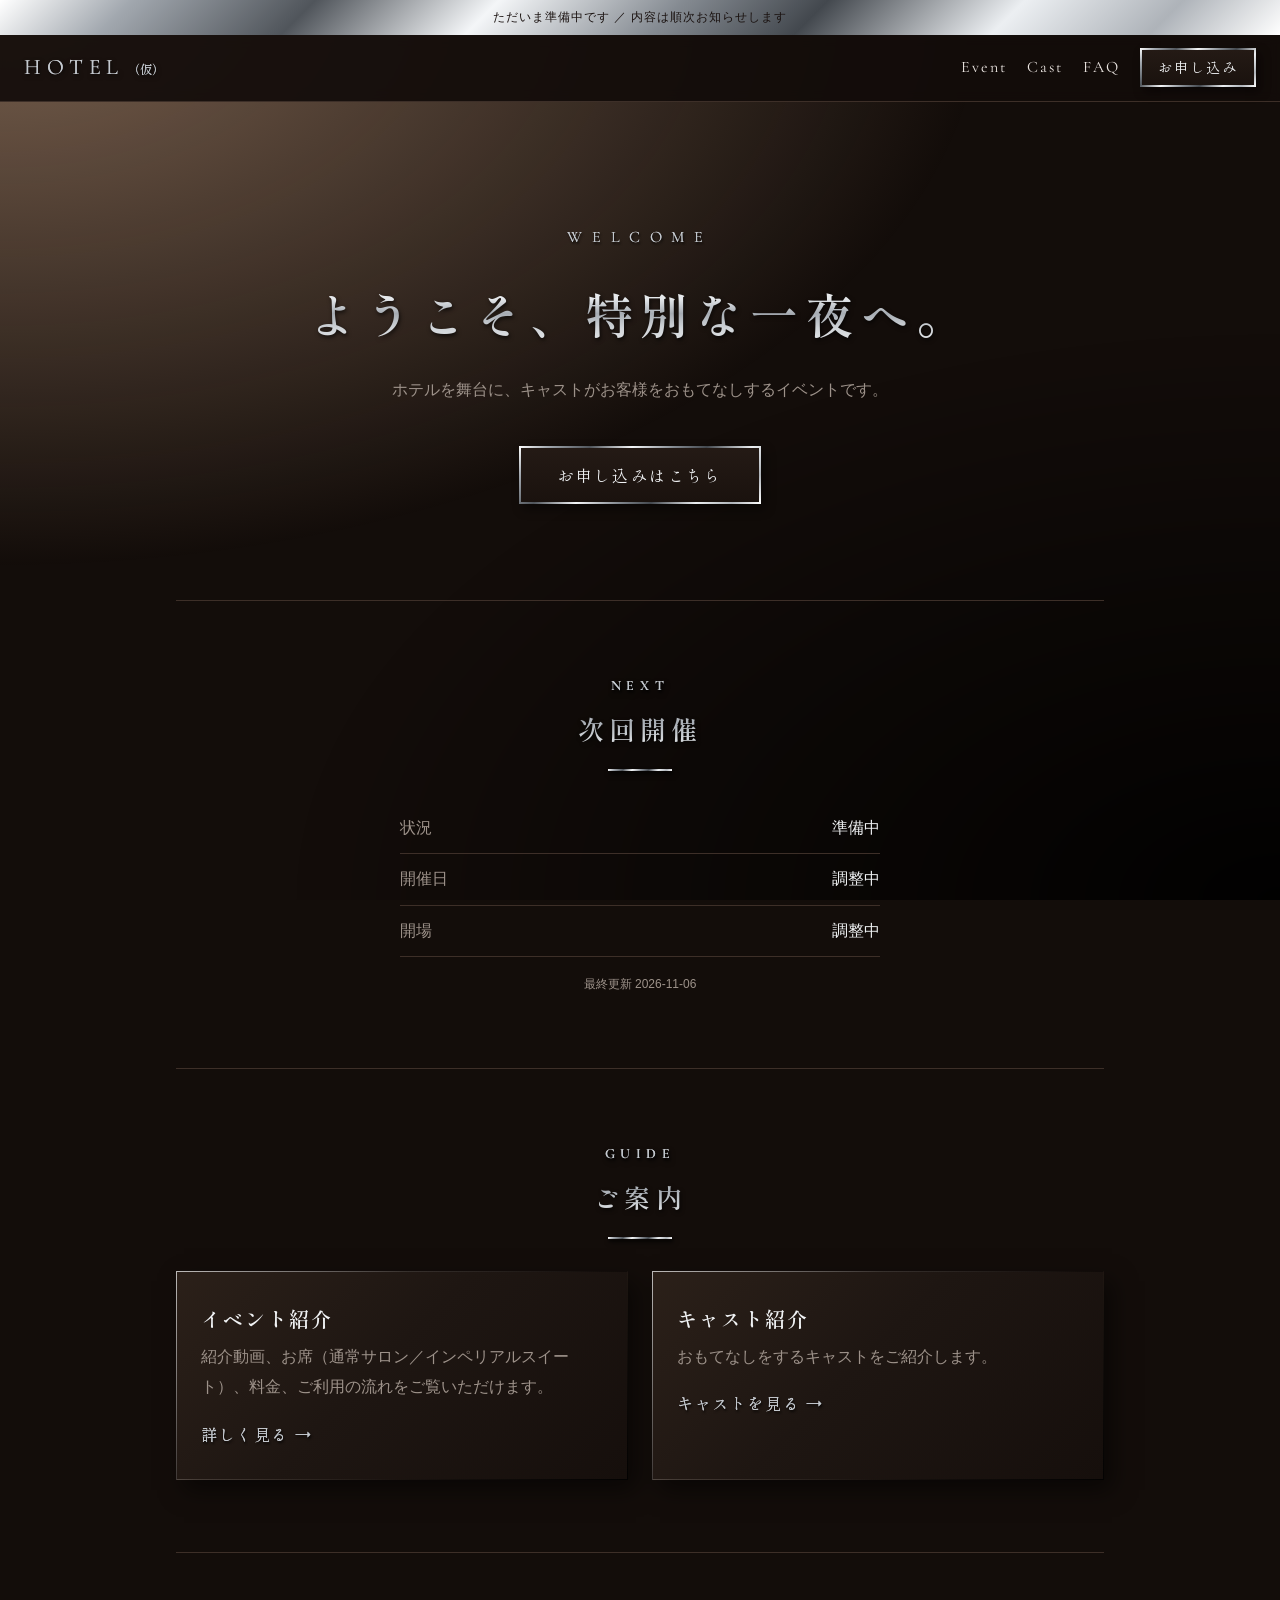
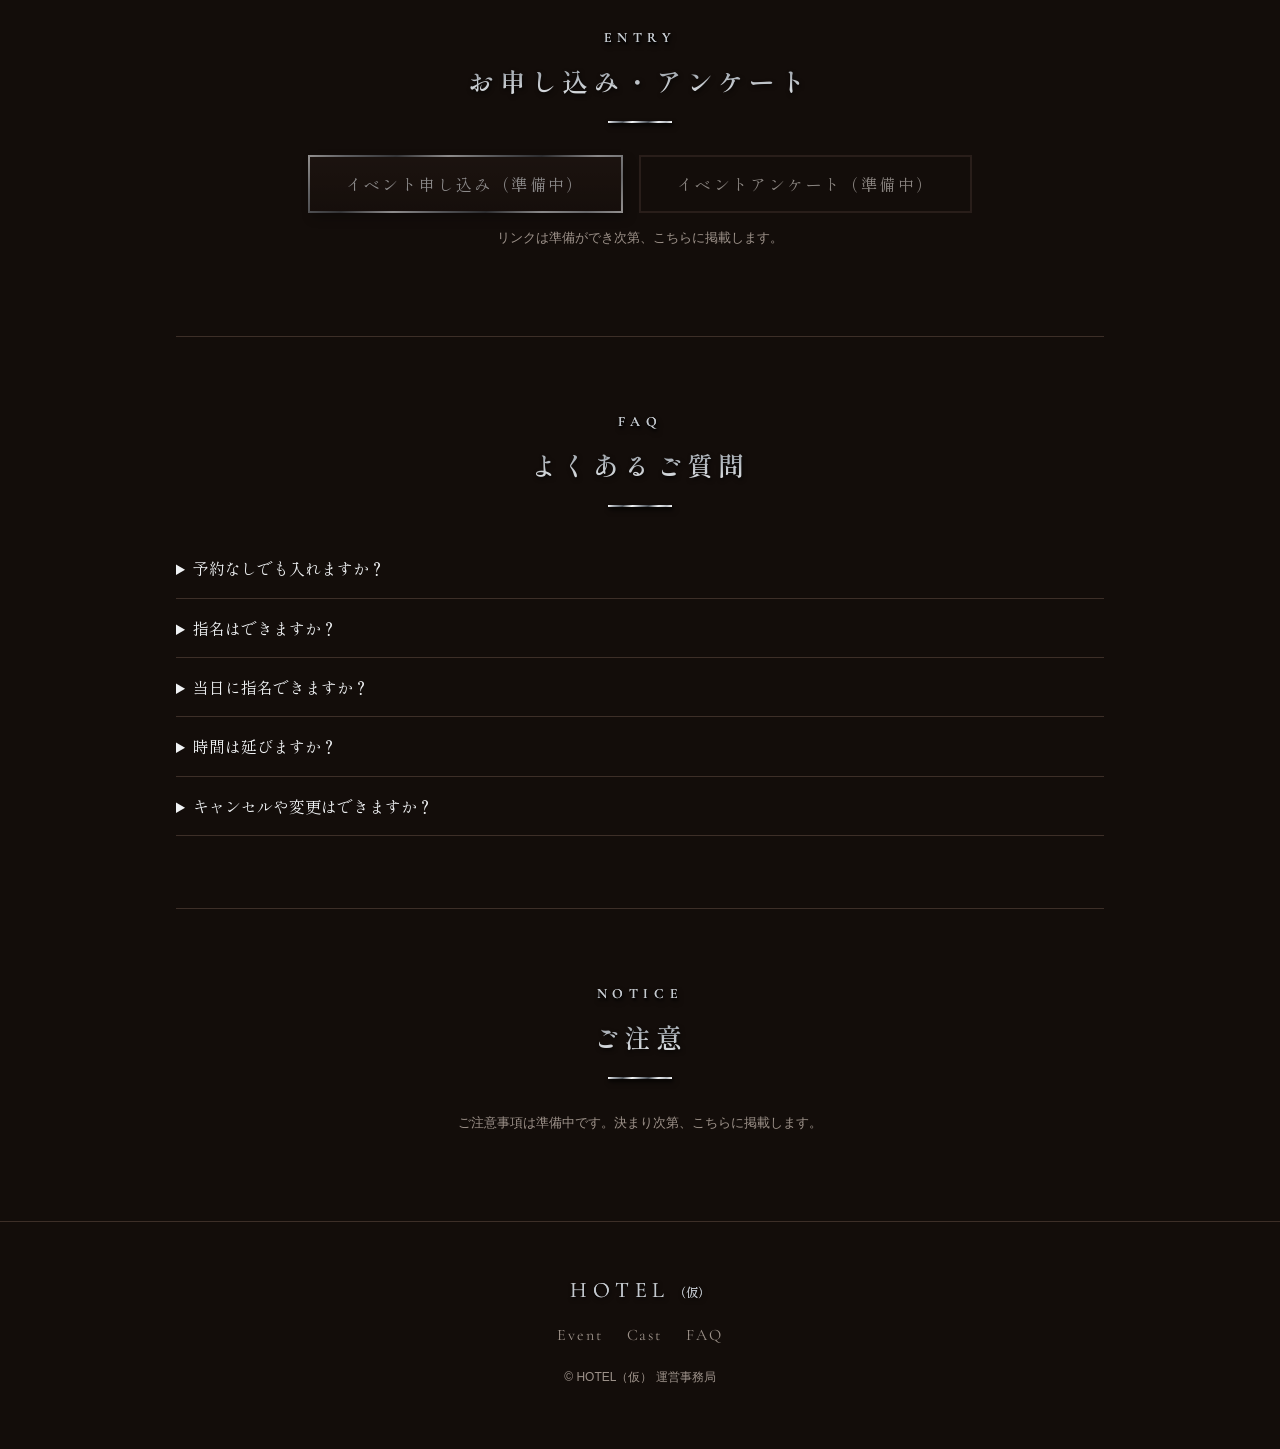
==== index.html @ 36a175fd "Add files via upload" ====
<!doctype html>
<html lang="ja">
<head>
<meta charset="utf-8">
<meta name="viewport" content="width=device-width, initial-scale=1">
<title>HOTEL（仮） 公式サイト</title>
<meta name="description" content="ホテルを舞台に、キャストがお客様をおもてなしするVRイベント。">
<!-- 準備中の間は検索に出さない。内容が固まったら、次の1行を削除する -->
<meta name="robots" content="noindex, nofollow">
<link rel="preconnect" href="https://fonts.googleapis.com">
<link rel="preconnect" href="https://fonts.gstatic.com" crossorigin>
<link href="https://fonts.googleapis.com/css2?family=Cormorant+Garamond:wght@400;600&family=Shippori+Mincho:wght@400;600&display=swap" rel="stylesheet">
<link rel="stylesheet" href="style.css">
</head>
<body>

<p class="proto-banner">ただいま準備中です ／ 内容は順次お知らせします</p>

<header class="site-header">
  <a class="logo" href="index.html">HOTEL<span>（仮）</span></a>
  <nav>
    <a href="event.html">Event</a>
    <a href="cast.html">Cast</a>
    <a href="index.html#faq">FAQ</a>
    <a class="btn btn-small" href="index.html#entry">お申し込み</a>
  </nav>
</header>

<main id="top">

  <section class="hero">
    <p class="eyebrow">WELCOME</p>
    <h1>ようこそ、特別な一夜へ。</h1>
    <p class="lead">ホテルを舞台に、キャストがお客様をおもてなしするイベントです。</p>
    <a class="btn" href="#entry">お申し込みはこちら</a>
  </section>

  <section id="next" class="next">
    <h2><span class="en">NEXT</span>次回開催</h2>
    <dl class="next-list" id="next-list">
      <div><dt>状況</dt><dd data-key="status">調整中</dd></div>
      <div><dt>開催日</dt><dd data-key="date">調整中</dd></div>
      <div><dt>開場</dt><dd data-key="open">調整中</dd></div>
    </dl>
    <p class="next-note" id="next-note"></p>
    <p class="updated" id="next-updated"></p>
  </section>

  <section id="guide">
    <h2><span class="en">GUIDE</span>ご案内</h2>
    <div class="cards two">
      <a class="card link-card" href="event.html">
        <h3>イベント紹介</h3>
        <p>紹介動画、お席（通常サロン／インペリアルスイート）、料金、ご利用の流れをご覧いただけます。</p>
        <span class="more">詳しく見る →</span>
      </a>
      <a class="card link-card" href="cast.html">
        <h3>キャスト紹介</h3>
        <p>おもてなしをするキャストをご紹介します。</p>
        <span class="more">キャストを見る →</span>
      </a>
    </div>
  </section>

  <section id="entry" class="entry">
    <h2><span class="en">ENTRY</span>お申し込み・アンケート</h2>
    <div class="cta-row">
      <a class="btn" data-link="entry" data-ready="イベントに申し込む" href="#entry" aria-disabled="true">イベント申し込み（準備中）</a>
      <a class="btn btn-ghost" data-link="survey" data-ready="アンケートに回答する" href="#entry" aria-disabled="true">イベントアンケート（準備中）</a>
    </div>
    <p class="provisional" data-role="entry-pending">リンクは準備ができ次第、こちらに掲載します。</p>
  </section>

  <section id="faq">
    <h2><span class="en">FAQ</span>よくあるご質問</h2>
    <details><summary>予約なしでも入れますか？</summary><p>当日枠をご用意する予定です。予約のお客様を優先してご案内するため、状況によってはお待ちいただく場合があります。</p></details>
    <details><summary>指名はできますか？</summary><p>事前のお申し込みのみお受けします。1回の営業につき、お客様1人が指名できるキャストは1人までです。</p></details>
    <details><summary>当日に指名できますか？</summary><p>現在調整中です。決まり次第お知らせします。</p></details>
    <details><summary>時間は延びますか？</summary><p>キャストの判断で延長される場合があります。追加料金はいただきません。</p></details>
    <details><summary>キャンセルや変更はできますか？</summary><p>規定は準備中です。</p></details>
  </section>

  <section id="notes">
    <h2><span class="en">NOTICE</span>ご注意</h2>
    <p class="provisional">ご注意事項は準備中です。決まり次第、こちらに掲載します。</p>
  </section>

</main>

<footer>
  <p class="logo">HOTEL<span>（仮）</span></p>
  <p class="foot-nav"><a href="event.html">Event</a><a href="cast.html">Cast</a><a href="index.html#faq">FAQ</a></p>
  <p class="small">© HOTEL（仮） 運営事務局</p>
</footer>

<script src="script.js"></script>
</body>
</html>
---- style.css ----
/* 配色：黒茶 × 銀。
   (以前の黒 × 金：bg #0d0d0d / bg-raised #171512 / line #3a3225 / accent #c9a96e / accent-bright #e0c48c
    / text #ece6da / muted #9a9283 / on-accent #1a1408 / glow #2a2216 / photo #221e17 / header rgba(13,13,13,.92)) */
:root {
  --bg: #130d0a;
  --bg-raised: #1e1612;
  --line: #3d2f28;
  --accent: #c3c8ce;
  --accent-bright: #f0f2f4;
  /* メタリックな銀：明るい帯と暗い帯を交互に重ねて金属の反射を作る */
  --silver: linear-gradient(135deg, #ffffff 0%, #a2a8af 10%, #50555b 24%, #f4f6f8 38%, #858b92 52%, #43484e 63%, #eceff2 78%, #aeb3b9 90%, #ffffff 100%);  /* 枠線・線・帯用(強め) */
  --chrome: linear-gradient(180deg, #ffffff 0%, #e4e7ea 34%, #a6acb3 50%, #d0d4d8 66%, #f6f7f9 100%);
  --chrome-s: linear-gradient(180deg, #ffffff 0%, #e6e9ec 34%, #a3a9b0 50%, #d2d6da 70%, #ffffff 100%);  /* 小さい文字用：明暗を弱めて読みやすく */
  --edge: linear-gradient(135deg, rgba(255,255,255,.7) 0%, rgba(255,255,255,.12) 35%, rgba(0,0,0,.2) 65%, rgba(0,0,0,.9) 100%);  /* カードの縁：左上が光り右下が沈む */
  --text: #ede8e3;
  --muted: #9d928a;
  --on-accent: #1a1210;
  --light: rgba(205, 165, 135, .55);  /* 左上から当たる光 */
  --shade: rgba(0, 0, 0, .92);        /* 右下にできる影 */
  --surface: linear-gradient(135deg, #2b2019 0%, #1e1612 45%, #160f0c 100%);  /* カード面：左上が明るく右下が暗い */
  --lift: 8px 10px 22px rgba(0, 0, 0, .5);
  --photo: #261c17;
  --header-bg: rgba(19, 13, 10, .92);
  --serif: "Shippori Mincho", "Hiragino Mincho ProN", "Yu Mincho", serif;
  --latin: "Cormorant Garamond", "Times New Roman", serif;
}

* { box-sizing: border-box; }
html { scroll-behavior: smooth; scroll-padding-top: 72px; }

/* 画面に固定した光と影。スクロールしても光源の位置は変わらない */
body::before {
  content: "";
  position: fixed; inset: 0; z-index: -1; pointer-events: none;
  background:
    radial-gradient(ellipse 110% 90% at 0% 0%, var(--light) 0%, transparent 70%),
    radial-gradient(ellipse 110% 90% at 100% 100%, var(--shade) 0%, transparent 70%);
}

body {
  margin: 0;
  background: var(--bg);
  color: var(--text);
  font-family: "Hiragino Sans", "Yu Gothic", "Noto Sans JP", sans-serif;
  line-height: 1.9;
  font-size: 16px;
}

a { color: inherit; text-decoration: none; }

/* 金属文字：縦方向に明暗の帯をつけ、右下に影を落とす */
.logo, .hero h1, .page-title h1, h2 {
  background: var(--chrome);
  -webkit-background-clip: text; background-clip: text;
  color: transparent;
  filter: drop-shadow(1px 2px 2px rgba(0, 0, 0, .7));
}
h3, summary, .steps b { color: var(--accent-bright); }
.eyebrow, h2 .en, .tag, th, .link-card .more {
  background: var(--chrome-s);
  -webkit-background-clip: text; background-clip: text;
  color: transparent;
  filter: drop-shadow(1px 2px 1px rgba(0, 0, 0, .7));
}
/* 大きな見出しとロゴには、光がゆっくり走る */
.logo, .hero h1, .page-title h1 {
  background:
    linear-gradient(105deg, transparent 44%, rgba(255, 255, 255, .6) 50%, transparent 56%) 150% 0 / 250% 100% no-repeat,
    var(--chrome);
  -webkit-background-clip: text; background-clip: text;
  animation: sheen 7s ease-in-out infinite;
}
@keyframes sheen { 0%, 25% { background-position: 150% 0, 0 0; } 70%, 100% { background-position: -50% 0, 0 0; } }
@media (prefers-reduced-motion: reduce) { .logo, .hero h1, .page-title h1 { animation: none; } }

.proto-banner {
  margin: 0;
  padding: 6px 16px;
  background: var(--silver);
  color: var(--on-accent);
  font-size: 12px;
  text-align: center;
  letter-spacing: .08em;
}

.site-header {
  position: sticky; top: 0; z-index: 10;
  display: flex; align-items: center; justify-content: space-between; gap: 16px;
  padding: 12px 24px;
  background: var(--header-bg);
  border-bottom: 1px solid var(--line);
  backdrop-filter: blur(6px);
}
.logo { font-family: var(--latin); font-size: 22px; letter-spacing: .25em; color: var(--accent); margin: 0; }
.logo span { font-family: var(--serif); font-size: 12px; letter-spacing: 0; margin-left: 4px; }
.site-header nav { display: flex; align-items: center; gap: 20px; font-family: var(--latin); letter-spacing: .12em; }
.site-header nav a:hover { color: var(--accent-bright); }

.btn {
  display: inline-block;
  padding: 12px 36px;
  border: 2px solid transparent;
  /* 内側は暗い面、縁だけ銀のグラデーション */
  background: linear-gradient(#241a15, #1a120e) padding-box, var(--silver) border-box;
  color: var(--accent-bright);
  font-family: var(--serif);
  letter-spacing: .15em;
  box-shadow: 4px 5px 10px rgba(0, 0, 0, .45);
  transition: background .2s, color .2s;
}
.btn:hover { background: var(--silver) border-box; color: var(--on-accent); }
.btn-small { padding: 4px 16px; font-size: 14px; }
.btn[aria-disabled="true"] { opacity: .55; pointer-events: none; }

main { max-width: 960px; margin: 0 auto; padding: 0 16px; }

section { padding: 72px 0; border-bottom: 1px solid var(--line); }
section:last-of-type { border-bottom: 0; }

h1, h2, h3 { font-family: var(--serif); font-weight: 600; }
h2 {
  margin: 0 0 32px; text-align: center;
  font-size: 26px; letter-spacing: .2em;
}
h2 .en {
  display: block; font-family: var(--latin); font-size: 14px;
  letter-spacing: .4em; color: var(--accent); margin-bottom: 4px;
}
h2::after {
  content: ""; display: block; width: 64px; height: 2px;
  background: var(--silver); margin: 16px auto 0;
  box-shadow: 1px 2px 3px rgba(0, 0, 0, .6);
}
h3 { letter-spacing: .1em; }

.hero {
  text-align: center; padding: 120px 0 96px;
}
.eyebrow { font-family: var(--latin); letter-spacing: .6em; color: var(--accent); margin: 0 0 16px; }
.hero h1 { font-size: clamp(28px, 6vw, 48px); letter-spacing: .15em; margin: 0 0 16px; }
.lead { color: var(--muted); margin: 0 0 40px; }

.next-list { max-width: 480px; margin: 0 auto; }
.next-list > div { display: flex; justify-content: space-between; padding: 10px 0; border-bottom: 1px solid var(--line); }
.next-list dt { color: var(--muted); }
.next-list dd { margin: 0; color: var(--accent-bright); }
.next-note { text-align: center; margin: 16px 0 0; }
.updated { text-align: center; color: var(--muted); font-size: 12px; margin: 8px 0 0; }

.cards { display: grid; gap: 24px; }
.cards.two { grid-template-columns: repeat(auto-fit, minmax(280px, 1fr)); }
.card { background: var(--surface); border: 1px solid; border-image: var(--edge) 1; padding: 28px 24px;
  box-shadow: var(--lift); }  /* 左上の縁に光、右下に影 */
.card.accent { border: 2px solid; border-image: var(--silver) 1; }
.card h3 { margin: 0 0 4px; font-size: 20px; }
.tag { margin: 0 0 16px; color: var(--accent); font-size: 14px; letter-spacing: .1em; }
.card ul, .rules { margin: 0; padding-left: 1.2em; }
.card li, .rules li { margin-bottom: 6px; }

.provisional { color: var(--muted); font-size: 13px; text-align: center; }
table { width: 100%; border-collapse: collapse; margin: 16px 0 40px; }
th, td { padding: 14px 12px; border-bottom: 1px solid var(--line); text-align: center; }
th { color: var(--accent); font-weight: 400; letter-spacing: .1em; }
td:first-child, th:first-child { text-align: left; }

.steps { list-style: none; counter-reset: s; margin: 0; padding: 0; display: grid; gap: 16px; }
.steps li { counter-increment: s; position: relative; padding: 4px 0 4px 56px; }
.steps li::before {
  content: counter(s); position: absolute; left: 0; top: 0;
  width: 40px; height: 40px; line-height: 38px; text-align: center;
  border: 2px solid transparent; border-radius: 50%;
  background: linear-gradient(#241a15, #1a120e) padding-box, var(--silver) border-box;
  box-shadow: 3px 4px 7px rgba(0, 0, 0, .5);
  font-family: var(--latin); color: var(--accent-bright);
}
.steps b { display: block; color: var(--accent-bright); font-family: var(--serif); }

.cast-grid { display: grid; grid-template-columns: repeat(auto-fill, minmax(200px, 1fr)); gap: 20px; }
.cast-card { background: var(--surface); border: 1px solid; border-image: var(--edge) 1; text-align: center; padding-bottom: 16px;
  box-shadow: var(--lift); }
.cast-card .photo {
  aspect-ratio: 3 / 4; background: var(--photo) center / cover no-repeat;
  display: flex; align-items: center; justify-content: center; color: var(--muted); font-size: 12px;
}
.cast-card h3 { margin: 12px 0 4px; font-size: 18px; }
.cast-card p { margin: 0 12px; color: var(--muted); font-size: 14px; line-height: 1.6; }
.cast-card a { display: inline-block; margin-top: 8px; color: var(--accent); font-size: 13px; border-bottom: 1px solid var(--accent); }
.muted { color: var(--muted); grid-column: 1 / -1; text-align: center; }

details { border-bottom: 1px solid var(--line); padding: 14px 0; }
summary { cursor: pointer; font-family: var(--serif); color: var(--accent-bright); }
details p { margin: 10px 0 0; color: var(--text); }

.entry { text-align: center; }
.cta-row { display: flex; flex-wrap: wrap; justify-content: center; gap: 16px; margin-bottom: 8px; }
.btn-ghost { border: 2px solid var(--line); background: none; box-shadow: none; color: var(--text); }
.btn-ghost:hover { border-color: var(--accent); background: none; color: var(--accent-bright); }

.page-title { text-align: center; padding: 72px 0 40px; border-bottom: 0; }
.page-title h1 { margin: 0; font-size: clamp(26px, 5vw, 38px); letter-spacing: .2em; }
.site-header nav a[aria-current="page"] { color: var(--accent-bright); }

.center { text-align: center; }
.link-card { display: block; transition: border-color .2s; }
.link-card:hover { border-color: var(--accent); }
.link-card p { margin: 0 0 16px; color: var(--muted); }
.link-card .more { color: var(--accent); font-family: var(--serif); letter-spacing: .1em; }

.video-frame {
  position: relative; aspect-ratio: 16 / 9; background: var(--surface);
  border: 1px solid; border-image: var(--edge) 1; display: flex; align-items: center; justify-content: center;
  box-shadow: var(--lift);
}
.video-frame iframe { position: absolute; inset: 0; width: 100%; height: 100%; border: 0; }
.video-frame .muted { margin: 0; }
.video-frame.link-only { aspect-ratio: auto; padding: 48px 16px; }
.video-item + .video-item { margin-top: 40px; }
.video-item h3 { margin: 0 0 12px; font-size: 18px; }

.foot-nav { display: flex; justify-content: center; gap: 24px; margin: 8px 0 16px;
  font-family: var(--latin); letter-spacing: .12em; color: var(--muted); }
.foot-nav a:hover { color: var(--accent-bright); }

footer { text-align: center; padding: 48px 16px; border-top: 1px solid var(--line); }
footer .small { color: var(--muted); font-size: 12px; }

@media (max-width: 640px) {
  .site-header { padding: 10px 16px; }
  .site-header nav a:not(.btn) { display: none; }
  section { padding: 56px 0; }
  .hero { padding: 80px 0 64px; }
}
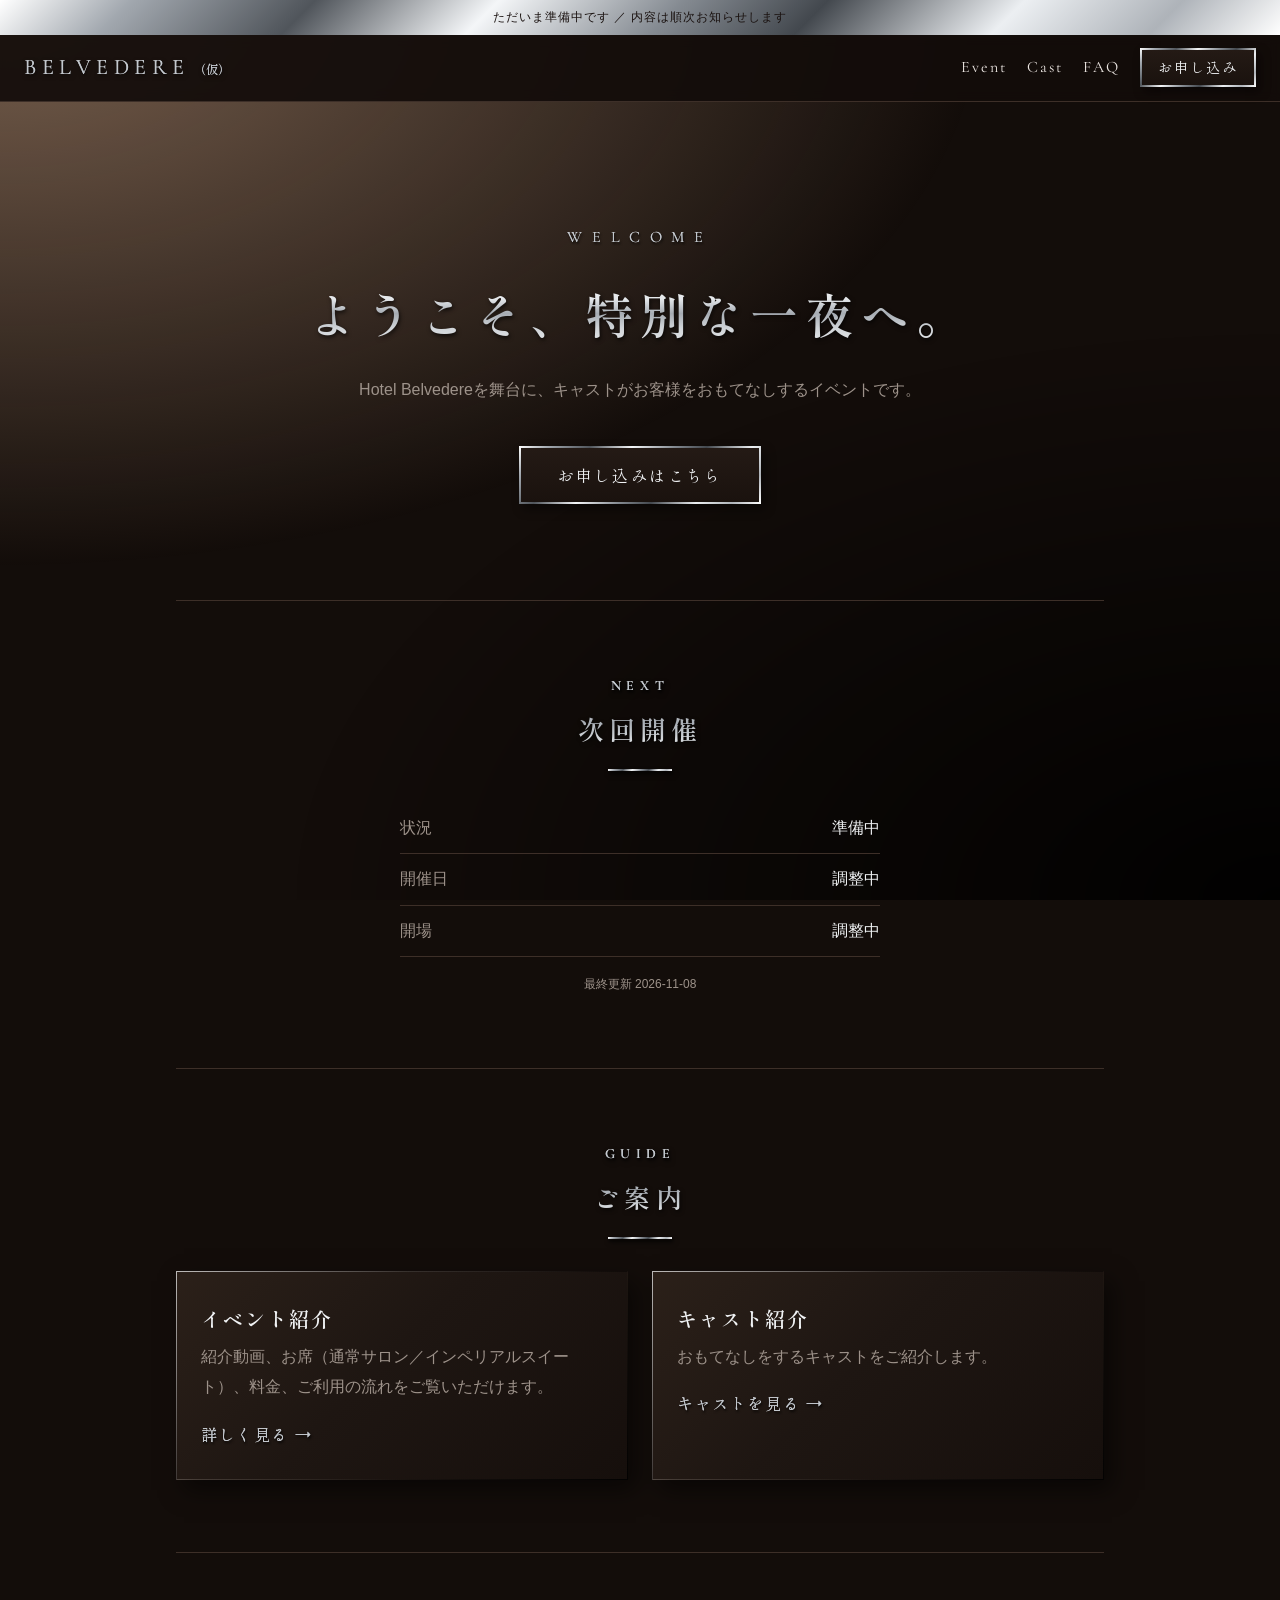
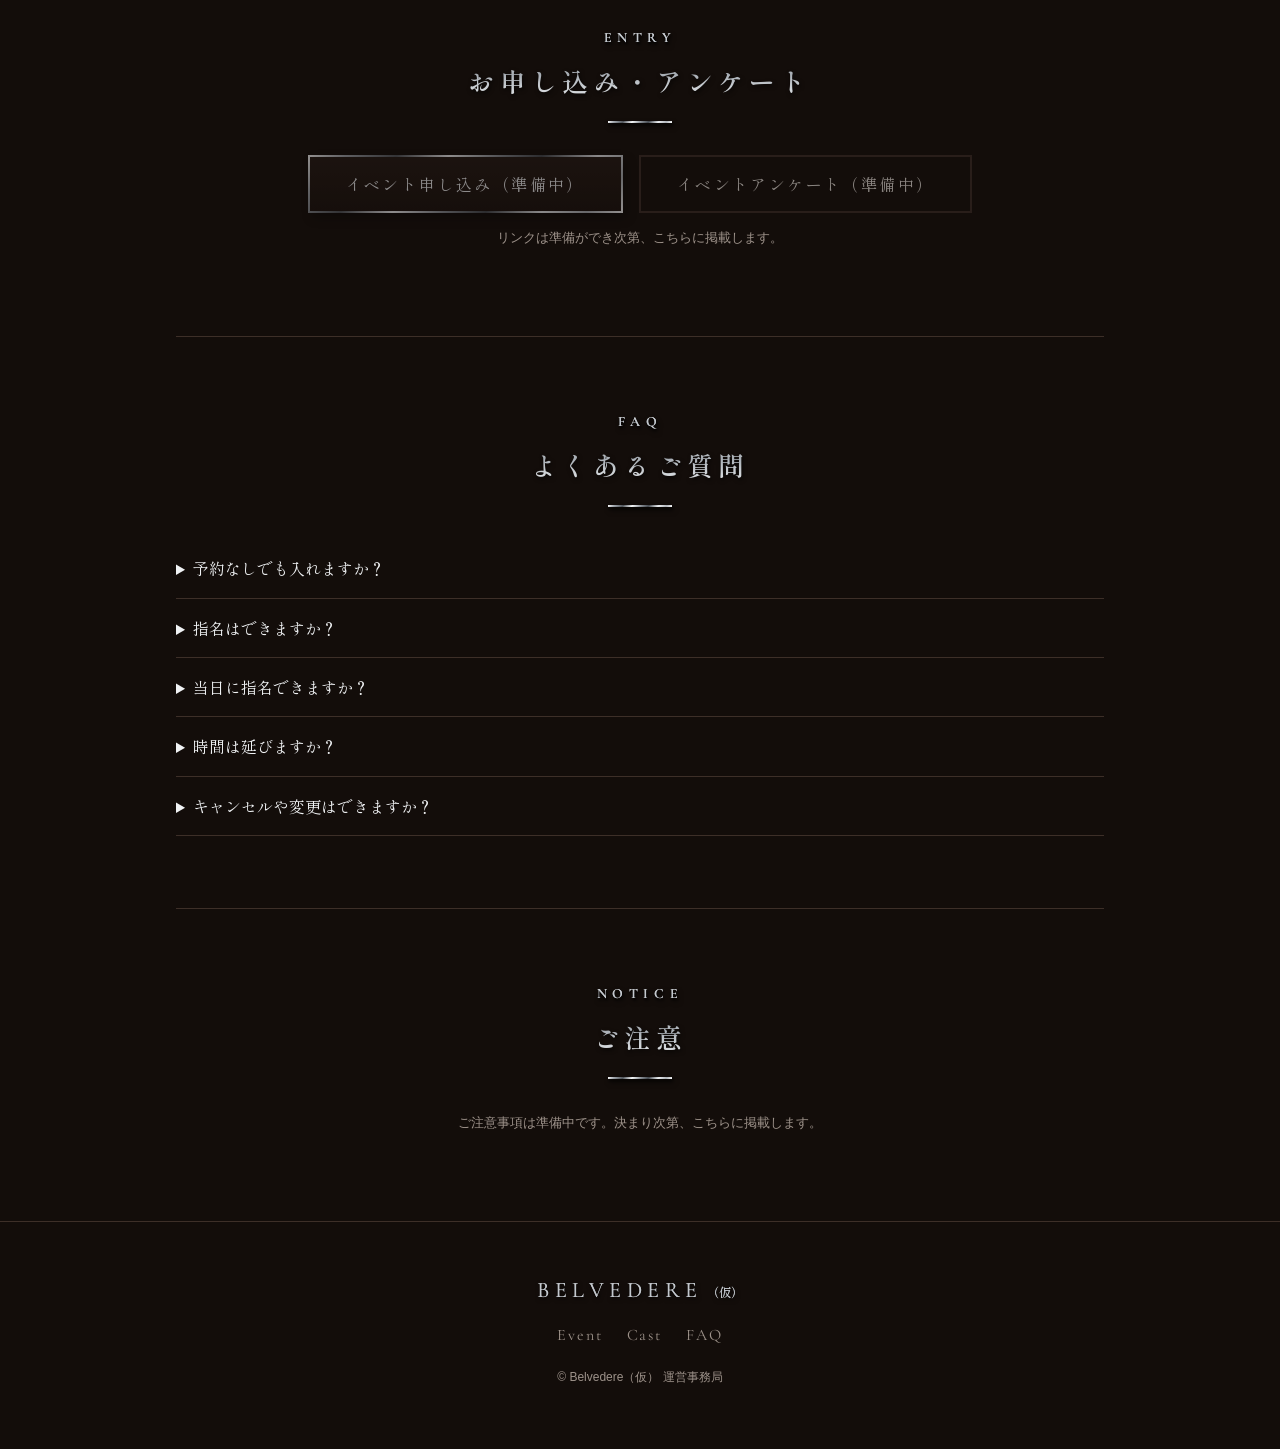
==== commit 62392c6e: "Add files via upload" ====
--- a/index.html
+++ b/index.html
@@ -3,8 +3,8 @@
 <head>
 <meta charset="utf-8">
 <meta name="viewport" content="width=device-width, initial-scale=1">
-<title>HOTEL（仮） 公式サイト</title>
-<meta name="description" content="ホテルを舞台に、キャストがお客様をおもてなしするVRイベント。">
+<title>Belvedere（仮） 公式サイト</title>
+<meta name="description" content="Hotel Belvedereを舞台に、キャストがお客様をおもてなしするVRイベント。">
 <!-- 準備中の間は検索に出さない。内容が固まったら、次の1行を削除する -->
 <meta name="robots" content="noindex, nofollow">
 <link rel="preconnect" href="https://fonts.googleapis.com">
@@ -17,7 +17,7 @@
 <p class="proto-banner">ただいま準備中です ／ 内容は順次お知らせします</p>
 
 <header class="site-header">
-  <a class="logo" href="index.html">HOTEL<span>（仮）</span></a>
+  <a class="logo" href="index.html">BELVEDERE<span>（仮）</span></a>
   <nav>
     <a href="event.html">Event</a>
     <a href="cast.html">Cast</a>
@@ -31,7 +31,7 @@
   <section class="hero">
     <p class="eyebrow">WELCOME</p>
     <h1>ようこそ、特別な一夜へ。</h1>
-    <p class="lead">ホテルを舞台に、キャストがお客様をおもてなしするイベントです。</p>
+    <p class="lead">Hotel Belvedereを舞台に、キャストがお客様をおもてなしするイベントです。</p>
     <a class="btn" href="#entry">お申し込みはこちら</a>
   </section>
 
@@ -88,9 +88,9 @@
 </main>
 
 <footer>
-  <p class="logo">HOTEL<span>（仮）</span></p>
+  <p class="logo">BELVEDERE<span>（仮）</span></p>
   <p class="foot-nav"><a href="event.html">Event</a><a href="cast.html">Cast</a><a href="index.html#faq">FAQ</a></p>
-  <p class="small">© HOTEL（仮） 運営事務局</p>
+  <p class="small">© Belvedere（仮） 運営事務局</p>
 </footer>
 
 <script src="script.js"></script>
--- a/style.css
+++ b/style.css
@@ -176,15 +176,73 @@
 .steps b { display: block; color: var(--accent-bright); font-family: var(--serif); }
 
 .cast-grid { display: grid; grid-template-columns: repeat(auto-fill, minmax(200px, 1fr)); gap: 20px; }
-.cast-card { background: var(--surface); border: 1px solid; border-image: var(--edge) 1; text-align: center; padding-bottom: 16px;
-  box-shadow: var(--lift); }
+[hidden] { display: none !important; }
+/* カード全体がリンク。枠の中ならどこを押しても詳細へ飛ぶ */
+.cast-card { display: block; background: var(--surface); border: 1px solid; border-image: var(--edge) 1; text-align: center; padding-bottom: 16px;
+  box-shadow: var(--lift); transition: transform .2s, box-shadow .2s, background .2s; }
+.cast-card:hover, .cast-card:focus-visible { transform: translateY(-3px); background: var(--bg-raised); box-shadow: 6px 10px 20px rgba(0, 0, 0, .55); }
+.cast-card:focus-visible { outline: 2px solid var(--accent-bright); outline-offset: 3px; }
+.cast-card .more { display: block; margin-top: 10px; font-family: var(--latin); font-size: 13px; letter-spacing: .25em; color: var(--accent); }
+.cast-card:hover .more { color: var(--accent-bright); }
 .cast-card .photo {
   aspect-ratio: 3 / 4; background: var(--photo) center / cover no-repeat;
   display: flex; align-items: center; justify-content: center; color: var(--muted); font-size: 12px;
 }
 .cast-card h3 { margin: 12px 0 4px; font-size: 18px; }
 .cast-card p { margin: 0 12px; color: var(--muted); font-size: 14px; line-height: 1.6; }
-.cast-card a { display: inline-block; margin-top: 8px; color: var(--accent); font-size: 13px; border-bottom: 1px solid var(--accent); }
+
+/* キャスト詳細 */
+/* 上から 名前 → 動画 → 自己紹介 → リンク → 写真。文章と動画は読みやすい幅に絞って中央に置く */
+#detail-hero, #detail-videos, #cast-detail { border-bottom: 0; }
+#detail-hero { padding: 8px 0 32px; }
+.thumb.hero-photo { max-width: 360px; height: auto; margin: 0 auto; }
+#detail-videos { padding: 8px 0 24px; }
+#cast-detail { padding: 24px 0 56px; }
+.detail-narrow { max-width: 720px; margin: 0 auto; }
+.thumb { display: block; padding: 0; border: 0; background: none; cursor: zoom-in; width: 100%; height: 100%; }
+.thumb img { display: block; width: 100%; height: 100%; object-fit: cover; }
+.detail-catch { margin: 0 0 20px; font-family: var(--serif); font-size: 20px; letter-spacing: .08em; color: var(--accent-bright); }
+.detail-links { display: flex; flex-wrap: wrap; gap: 12px; }
+.detail-profile { margin: 0 0 24px; white-space: pre-line; line-height: 1.9; }
+/* 写真の欄: 切り取らず、元の縦横比のまま、行ごとに高さをそろえて並べる。
+   各写真の縦横比(--r)は、読み込み後に script.js が入れる */
+.photo-grid { --row-h: 260px; display: flex; flex-wrap: wrap; gap: 12px; }
+.photo-grid::after { content: ""; flex-grow: 100; }   /* 最後の行が間延びしないように */
+.photo-grid .gallery-item { --r: 1.5; width: auto; height: auto; aspect-ratio: var(--r); flex: var(--r) 1 calc(var(--r) * var(--row-h)); min-width: 0;
+  max-width: calc(var(--r) * var(--row-h) * 1.6); }   /* 1枚だけの行が大きくなりすぎないように */
+.photo-grid .gallery-item img { width: 100%; height: 100%; object-fit: cover; }
+.thumb { aspect-ratio: 3 / 4; border: 1px solid; border-image: var(--edge) 1; box-shadow: var(--lift); overflow: hidden; }
+.thumb:hover img { opacity: .85; }
+.back-row { padding: 40px 0; }
+
+/* 出勤予定のカレンダー。日付のマスの中に、接客できる時間帯を書く */
+.calendar { max-width: 760px; margin: 0 auto; }
+.cal-head { display: flex; align-items: center; justify-content: space-between; gap: 12px; margin-bottom: 16px; }
+.cal-title { font-family: var(--serif); font-size: 20px; letter-spacing: .15em; color: var(--accent-bright); }
+button.btn { cursor: pointer; font-size: 14px; }
+button.btn:disabled { opacity: .35; cursor: default; pointer-events: none; }
+.cal-grid { display: grid; grid-template-columns: repeat(7, minmax(0, 1fr)); gap: 1px; background: var(--line); border: 1px solid var(--line);
+  box-shadow: var(--lift); }
+.cal-week { padding: 8px 0; text-align: center; font-family: var(--serif); font-size: 13px; letter-spacing: .1em; color: var(--accent); background: var(--bg-raised); }
+.cal-week.sun { color: #d9a3a0; }
+.cal-week.sat { color: #a3bbd9; }
+.cal-day { min-height: 92px; padding: 6px 6px 8px; background: var(--surface); text-align: left; overflow: hidden; }
+.cal-day.blank { background: var(--bg); }
+.cal-day .d { display: block; font-family: var(--serif); font-size: 14px; color: var(--muted); margin-bottom: 4px; }
+.cal-day .t { display: block; margin-top: 2px; font-size: 12px; line-height: 1.4; color: var(--accent-bright); overflow-wrap: anywhere; }
+.cal-day.has-entry { background: var(--bg-raised); box-shadow: inset 3px 0 0 var(--accent); }
+.cal-day.has-entry .d { color: var(--accent-bright); }
+.cal-day.today .d { color: var(--accent-bright); display: inline-block; min-width: 1.8em; line-height: 1.7; text-align: center; border: 1px solid var(--accent-bright); border-radius: 50%; }
+.cal-day.past { opacity: .45; }
+.cal-list { display: none; margin: 16px 0 0; padding: 0; list-style: none; }
+.cal-list li { padding: 10px 0; border-bottom: 1px solid var(--line); color: var(--accent-bright); }
+
+dialog#lightbox { max-width: 96vw; max-height: 96vh; padding: 0; border: 0; background: transparent; overflow: visible; }
+dialog#lightbox::backdrop { background: rgba(0, 0, 0, .88); }
+dialog#lightbox img { display: block; max-width: 96vw; max-height: 86vh; margin: 0 auto; box-shadow: 0 8px 40px rgba(0, 0, 0, .8); }
+.lightbox-close { display: block; margin: 12px auto 0; padding: 6px 28px; border: 1px solid var(--line); background: var(--bg-raised);
+  color: var(--text); font-family: var(--serif); cursor: pointer; }
+.lightbox-close:hover { border-color: var(--accent); color: var(--accent-bright); }
 .muted { color: var(--muted); grid-column: 1 / -1; text-align: center; }
 
 details { border-bottom: 1px solid var(--line); padding: 14px 0; }
@@ -228,5 +286,12 @@
   .site-header { padding: 10px 16px; }
   .site-header nav a:not(.btn) { display: none; }
   section { padding: 56px 0; }
+  .photo-grid { --row-h: 170px; gap: 8px; }
+  /* スマホ: マスの中の文字は出さず(狭くて読めない)、マスに印を付けて、下に一覧を出す */
+  .cal-day { min-height: 46px; padding: 4px; }
+  .cal-day .t { display: none; }
+  .cal-day.has-entry { background: var(--bg-raised); box-shadow: inset 0 -3px 0 var(--accent); }
+  .cal-list { display: block; }
+  .cal-title { font-size: 17px; letter-spacing: .08em; }
   .hero { padding: 80px 0 64px; }
 }
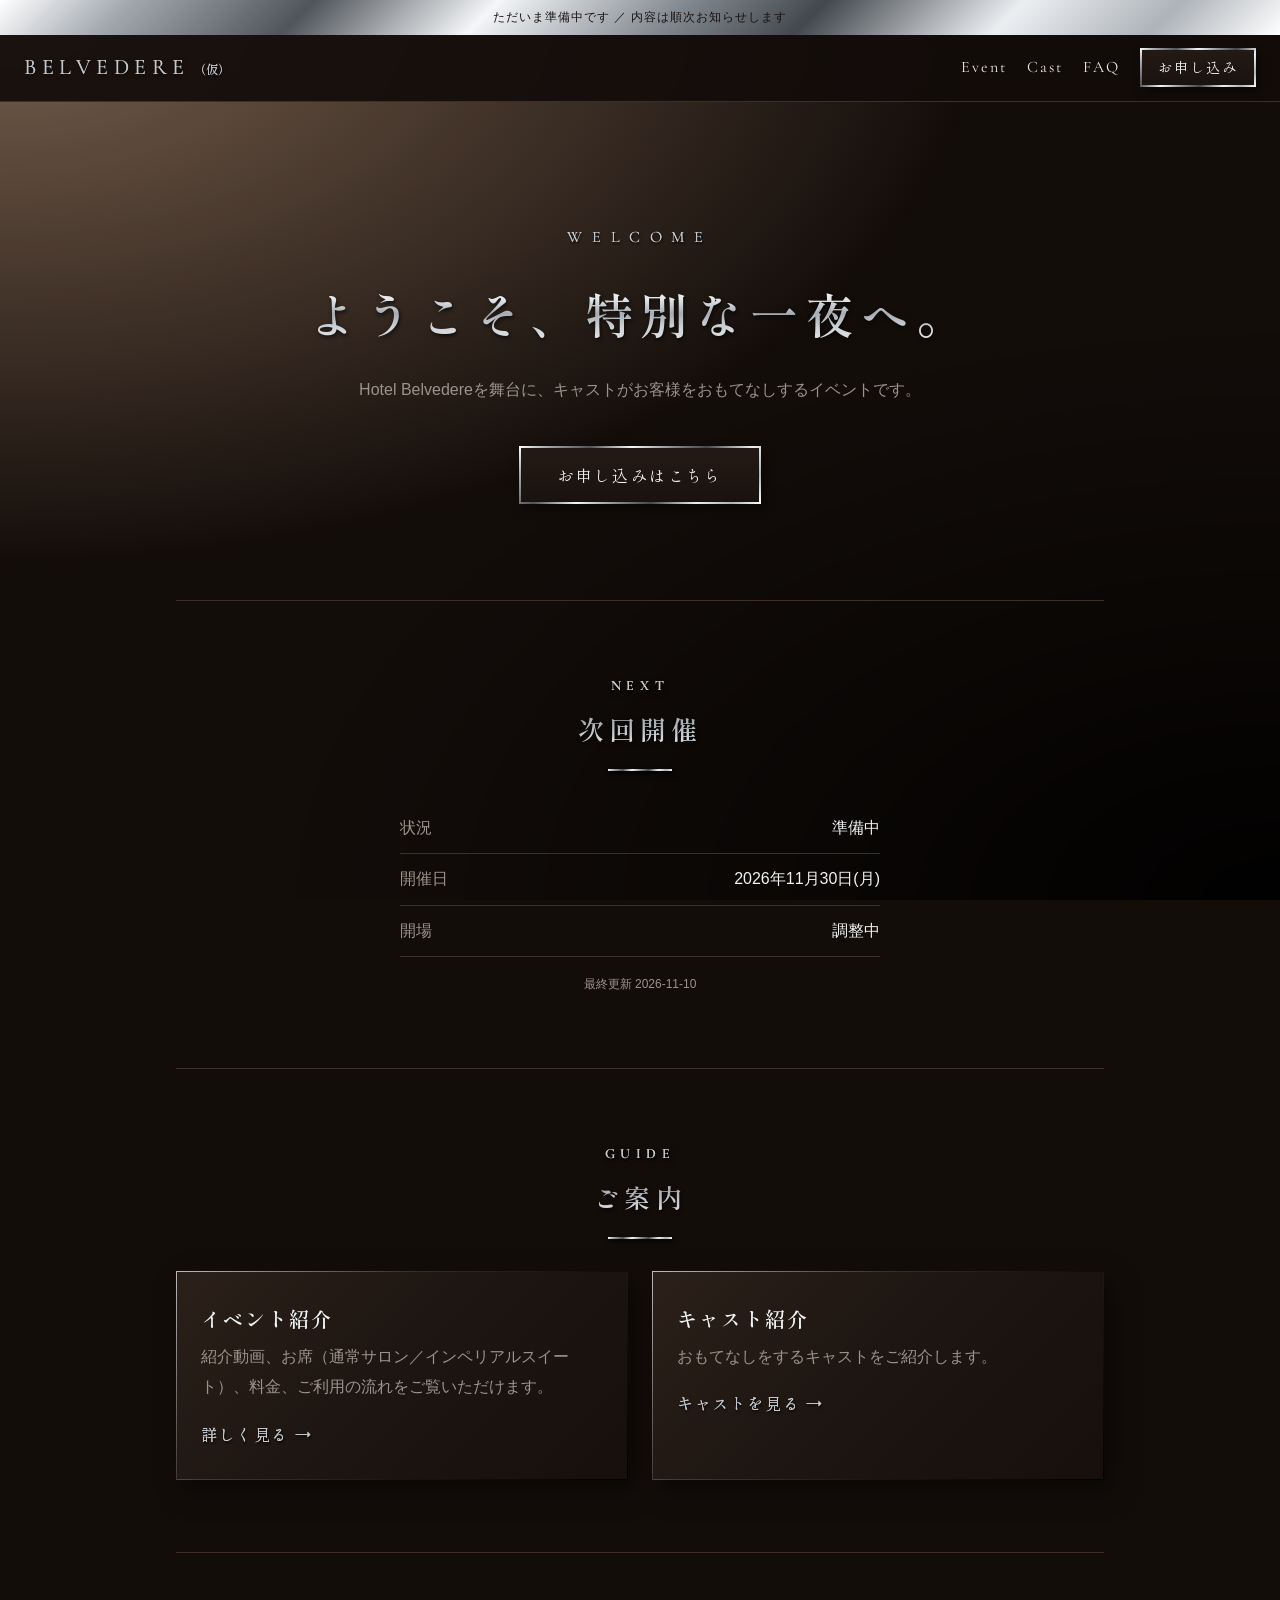
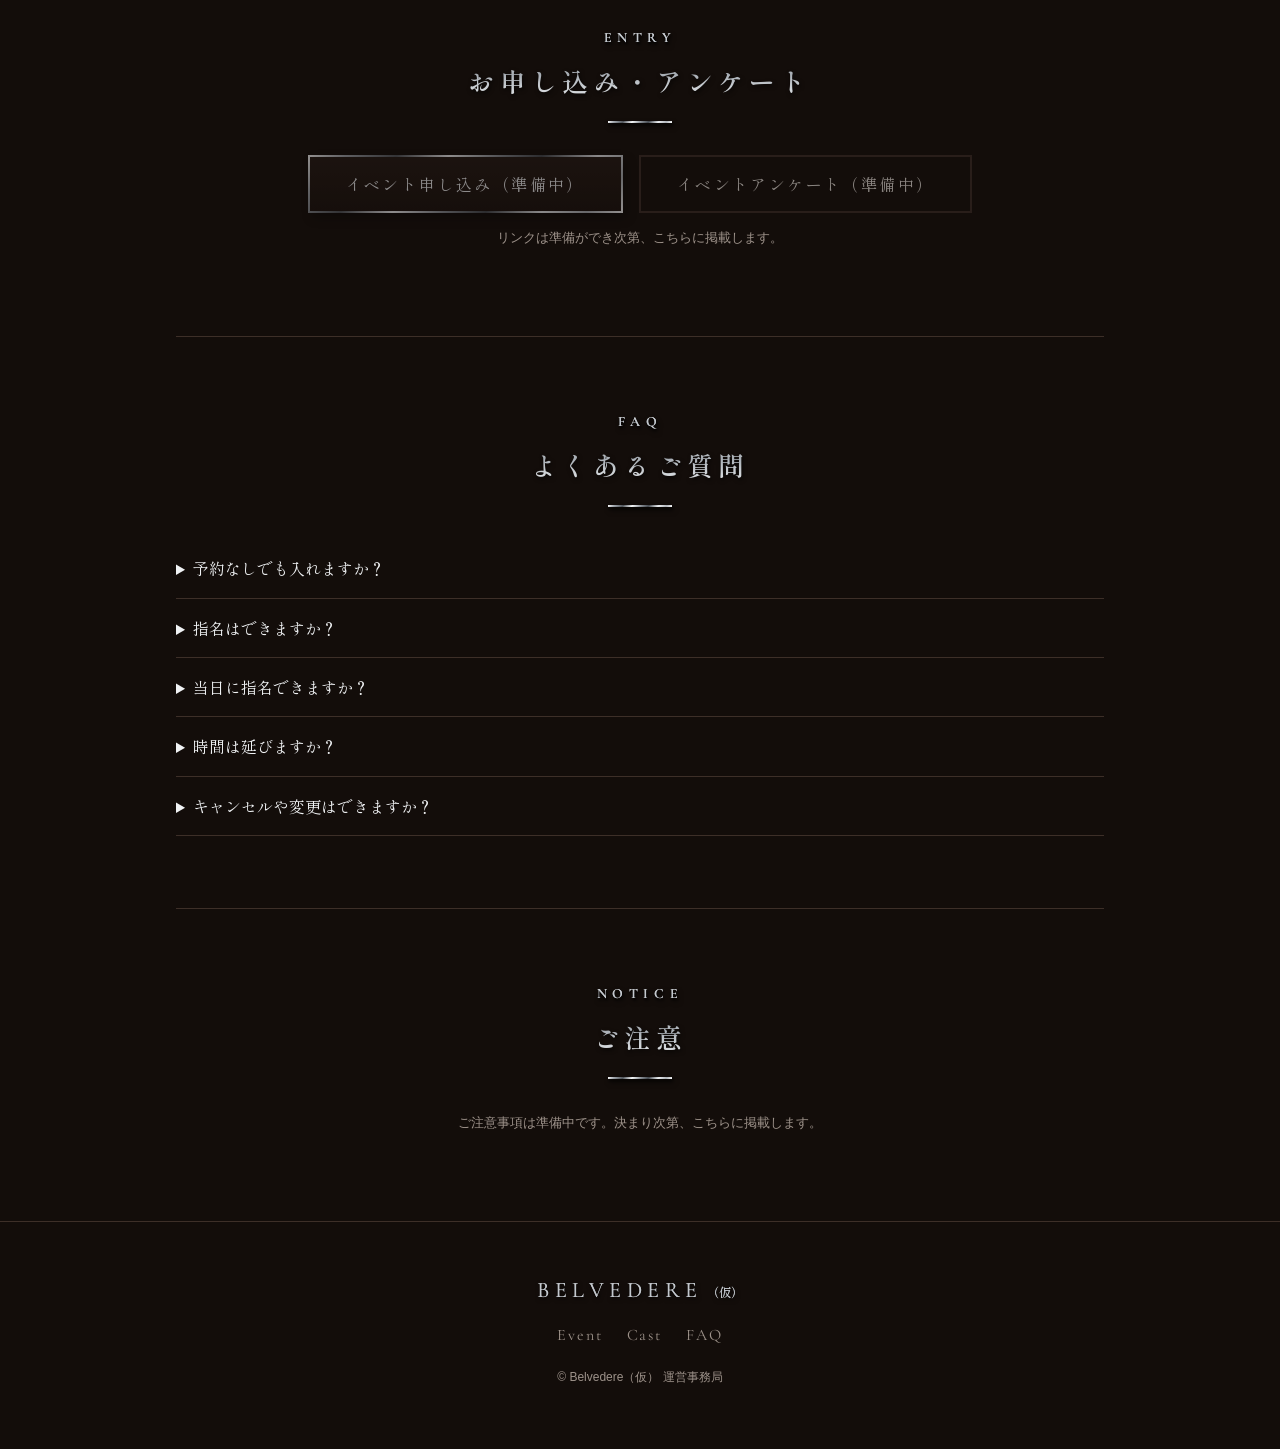
==== commit cd49c754: "Add files via upload" ====
--- a/index.html
+++ b/index.html
@@ -22,17 +22,19 @@
     <a href="event.html">Event</a>
     <a href="cast.html">Cast</a>
     <a href="index.html#faq">FAQ</a>
-    <a class="btn btn-small" href="index.html#entry">お申し込み</a>
+    <a class="btn btn-small" href="index.html#entry" data-entry-nav>お申し込み</a>
   </nav>
 </header>
 
 <main id="top">
 
   <section class="hero">
+    <!-- ロゴ画像。script.js の LOGO にファイル名が入ったときだけ出る(空のあいだは出ない) -->
+    <img class="hero-logo" data-logo alt="" hidden>
     <p class="eyebrow">WELCOME</p>
     <h1>ようこそ、特別な一夜へ。</h1>
     <p class="lead">Hotel Belvedereを舞台に、キャストがお客様をおもてなしするイベントです。</p>
-    <a class="btn" href="#entry">お申し込みはこちら</a>
+    <a class="btn" href="#entry" data-entry-nav>お申し込みはこちら</a>
   </section>
 
   <section id="next" class="next">
@@ -45,6 +47,9 @@
     <p class="next-note" id="next-note"></p>
     <p class="updated" id="next-updated"></p>
   </section>
+
+  <!-- 広告の枠。data/ads.json に、この場所(top)の広告があるときだけ出る。上から順に、広告シートの上の行から入る -->
+  <aside class="ad-slot" data-ad="top" hidden></aside>
 
   <section id="guide">
     <h2><span class="en">GUIDE</span>ご案内</h2>
@@ -61,6 +66,8 @@
       </a>
     </div>
   </section>
+
+  <aside class="ad-slot" data-ad="top" hidden></aside>
 
   <section id="entry" class="entry">
     <h2><span class="en">ENTRY</span>お申し込み・アンケート</h2>
@@ -80,6 +87,8 @@
     <details><summary>キャンセルや変更はできますか？</summary><p>規定は準備中です。</p></details>
   </section>
 
+  <aside class="ad-slot" data-ad="top" hidden></aside>
+
   <section id="notes">
     <h2><span class="en">NOTICE</span>ご注意</h2>
     <p class="provisional">ご注意事項は準備中です。決まり次第、こちらに掲載します。</p>
--- a/style.css
+++ b/style.css
@@ -93,6 +93,10 @@
 }
 .logo { font-family: var(--latin); font-size: 22px; letter-spacing: .25em; color: var(--accent); margin: 0; }
 .logo span { font-family: var(--serif); font-size: 12px; letter-spacing: 0; margin-left: 4px; }
+/* ロゴ画像(script.js の LOGO)。ヘッダーでは文字のロゴと置き換わり、トップでは大見出しの上に出る */
+.logo-img { display: block; height: 32px; width: auto; max-width: 56vw; }
+.hero-logo { display: block; width: auto; max-width: min(440px, 76%); max-height: 180px; height: auto; margin: 0 auto 28px; filter: drop-shadow(2px 3px 4px rgba(0, 0, 0, .7)); }
+.hero-logo[hidden] { display: none; }
 .site-header nav { display: flex; align-items: center; gap: 20px; font-family: var(--latin); letter-spacing: .12em; }
 .site-header nav a:hover { color: var(--accent-bright); }
 
@@ -215,6 +219,70 @@
 .thumb:hover img { opacity: .85; }
 .back-row { padding: 40px 0; }
 
+/* 広告バナー。広告が無い枠は hidden のまま(場所を取らない)。「PR」の小さな表示を付ける */
+.ad-slot { max-width: 720px; margin: 0 auto; padding: 36px 0; text-align: center; }
+.ad-slot-apply { padding: 0 0 56px; }
+.ad { position: relative; display: block; border: 1px solid var(--line); background: var(--photo); }
+.ad:hover img { opacity: .88; }
+.ad img { display: block; width: 100%; height: auto; transition: opacity .2s; }
+.ad-label { position: absolute; top: 6px; left: 6px; padding: 1px 8px; font-size: 11px; letter-spacing: .12em; color: var(--text); background: rgba(19, 13, 10, .78); border: 1px solid var(--line); }
+
+/* お申し込み画面(apply.html)。フォームに見えないよう、1問ずつ、カードと下線の入力欄で進める */
+.apply-section { padding: 8px 0 72px; border-bottom: 0; }
+.apply { max-width: 640px; margin: 0 auto; text-align: center; position: relative; }
+.apply-step { animation: apply-in .35s ease both; }
+@keyframes apply-in { from { opacity: 0; transform: translateY(8px); } to { opacity: 1; transform: none; } }
+@media (prefers-reduced-motion: reduce) { .apply-step { animation: none; } }
+.apply-progress { height: 2px; background: var(--line); margin: 0 0 14px; }
+.apply-progress span { display: block; height: 100%; background: var(--silver); transition: width .3s; }
+.apply-count { margin: 0; font-family: var(--latin); font-size: 13px; letter-spacing: .4em; color: var(--accent); }
+.apply-q { margin: 18px 0 10px; font-size: clamp(21px, 4.6vw, 28px); letter-spacing: .1em; color: var(--accent-bright); outline: none; }
+.apply-lead { margin: 0 0 28px; color: var(--muted); }
+.apply-choices { display: grid; grid-template-columns: repeat(auto-fit, minmax(240px, 1fr)); gap: 14px; text-align: left; margin-top: 28px; }
+.apply-choices.k-cast { grid-template-columns: repeat(auto-fill, minmax(150px, 1fr)); text-align: center; }
+.apply-choice { display: flex; flex-direction: column; gap: 6px; padding: 20px; background: var(--surface); border: 1px solid; border-image: var(--edge) 1;
+  box-shadow: var(--lift); color: var(--text); font: inherit; cursor: pointer; text-align: inherit; transition: transform .2s, background .2s; }
+.apply-choice:hover, .apply-choice:focus-visible { transform: translateY(-2px); background: var(--bg-raised); }
+.apply-choice:focus-visible { outline: 2px solid var(--accent-bright); outline-offset: 3px; }
+.apply-choice:disabled { opacity: .4; cursor: not-allowed; transform: none; background: var(--surface); }
+.apply-choice:disabled .ph { filter: grayscale(1); }
+.apply-choice.on { border: 2px solid; border-image: var(--silver) 1; background: var(--bg-raised); }
+.apply-choice .name { font-family: var(--serif); font-size: 18px; letter-spacing: .08em; color: var(--accent-bright); }
+.apply-choice .note { font-size: 13px; line-height: 1.7; color: var(--muted); }
+.apply-choice .ph { display: block; aspect-ratio: 3 / 4; margin: -20px -20px 10px; background: var(--photo) center / cover no-repeat; }
+.apply-choices.k-nominate { grid-template-columns: repeat(auto-fit, minmax(200px, 1fr)); }
+/* 時間帯の枠(30分単位)。選べない枠は灰色 */
+.apply-slots { display: grid; grid-template-columns: repeat(auto-fill, minmax(104px, 1fr)); gap: 10px; margin-top: 28px; }
+.apply-slot { display: flex; flex-direction: column; align-items: center; gap: 2px; padding: 12px 6px; background: var(--surface); border: 1px solid; border-image: var(--edge) 1;
+  color: var(--accent-bright); font: inherit; cursor: pointer; transition: transform .2s, background .2s; }
+.apply-slot .t { font-family: var(--serif); font-size: 18px; letter-spacing: .05em; }
+.apply-slot .u { font-size: 12px; color: var(--muted); }
+.apply-slot:hover:not(:disabled), .apply-slot:focus-visible { transform: translateY(-2px); background: var(--bg-raised); }
+.apply-slot:focus-visible { outline: 2px solid var(--accent-bright); outline-offset: 3px; }
+.apply-slot.on { border: 2px solid; border-image: var(--silver) 1; background: var(--bg-raised); }
+.apply-slot:disabled { cursor: not-allowed; opacity: .32; box-shadow: none; background: transparent; border-image: none; border: 1px solid var(--line); color: var(--muted); }
+.apply-slot.r-booked .t { text-decoration: line-through; }
+.apply-input { width: 100%; max-width: 480px; padding: 12px 4px; background: transparent; border: 0; border-width: 0 0 2px; border-style: solid; border-image: var(--silver) 1;
+  color: var(--accent-bright); font: 22px/1.4 var(--serif); letter-spacing: .05em; text-align: center; outline: none; border-radius: 0; }
+.apply-input:focus { box-shadow: 0 10px 14px -12px rgba(255, 255, 255, .5); }
+.apply-input::placeholder { color: var(--muted); opacity: .6; }
+.apply-error { min-height: 1.6em; margin: 14px 0 0; color: #e0a09a; font-size: 14px; }
+.apply-nav { display: flex; align-items: center; justify-content: center; gap: 24px; margin-top: 20px; }
+.apply-back { padding: 8px 4px; background: none; border: 0; color: var(--muted); font: inherit; cursor: pointer; }
+.apply-back:hover { color: var(--accent-bright); }
+.apply-summary { max-width: 480px; margin: 0 auto 20px; text-align: left; }
+.apply-summary > div { display: flex; justify-content: space-between; gap: 16px; padding: 12px 0; border-bottom: 1px solid var(--line); }
+.apply-summary dt { color: var(--muted); flex: none; }
+.apply-summary dd { margin: 0; color: var(--accent-bright); text-align: right; overflow-wrap: anywhere; }
+.apply-fine { margin: 8px 0 0; color: var(--muted); font-size: 13px; }
+.apply-empty { margin: 0; padding: 32px 0; color: var(--muted); text-align: center; }
+.apply-trap { position: absolute; left: -9999px; width: 1px; height: 1px; opacity: 0; }
+.apply-done .btn { margin-top: 24px; }
+.apply-preset { display: flex; flex-wrap: wrap; align-items: center; justify-content: center; gap: 4px 14px; margin: 14px 0 0; padding: 8px 14px;
+  border: 1px solid var(--line); background: var(--bg-raised); color: var(--accent-bright); font-size: 14px; }
+.apply-reset { padding: 2px 4px; background: none; border: 0; border-bottom: 1px solid var(--muted); color: var(--muted); font: inherit; font-size: 13px; cursor: pointer; }
+.apply-reset:hover { color: var(--accent-bright); border-color: var(--accent-bright); }
+
 /* 出勤予定のカレンダー。日付のマスの中に、接客できる時間帯を書く */
 .calendar { max-width: 760px; margin: 0 auto; }
 .cal-head { display: flex; align-items: center; justify-content: space-between; gap: 12px; margin-bottom: 16px; }
@@ -234,6 +302,14 @@
 .cal-day.has-entry .d { color: var(--accent-bright); }
 .cal-day.today .d { color: var(--accent-bright); display: inline-block; min-width: 1.8em; line-height: 1.7; text-align: center; border: 1px solid var(--accent-bright); border-radius: 50%; }
 .cal-day.past { opacity: .45; }
+/* 予定のある日は、申し込み画面へのリンク */
+a.cal-day { display: block; color: inherit; transition: background .2s; }
+a.cal-day.link:hover, a.cal-day.link:focus-visible { background: var(--surface); box-shadow: inset 3px 0 0 var(--accent-bright), inset 0 0 0 1px var(--accent); }
+a.cal-day.link:focus-visible { outline: 2px solid var(--accent-bright); outline-offset: -2px; }
+.cal-hint { margin: 12px 0 0; color: var(--muted); font-size: 13px; text-align: center; }
+.cal-list a { display: block; color: inherit; }
+.cal-list a:hover { color: #fff; }
+.detail-apply { margin: 24px 0 0; }
 .cal-list { display: none; margin: 16px 0 0; padding: 0; list-style: none; }
 .cal-list li { padding: 10px 0; border-bottom: 1px solid var(--line); color: var(--accent-bright); }
 
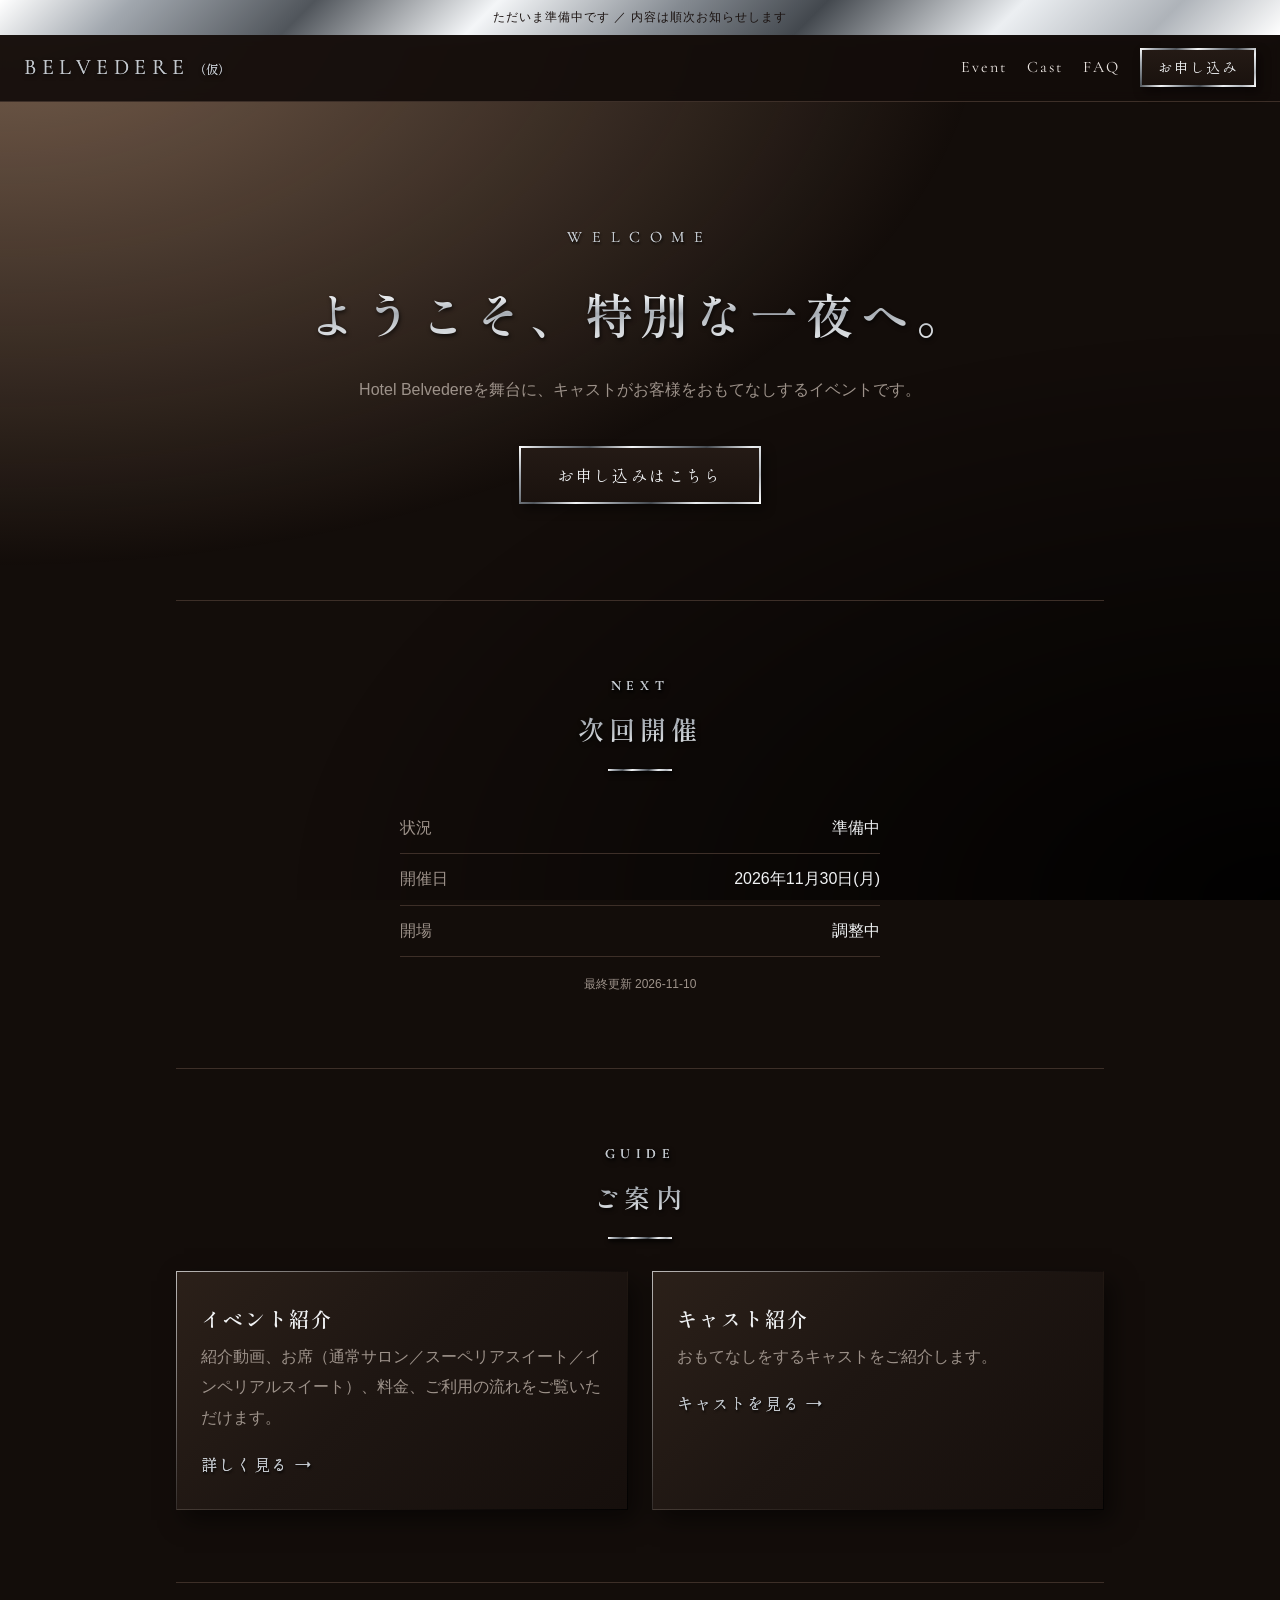
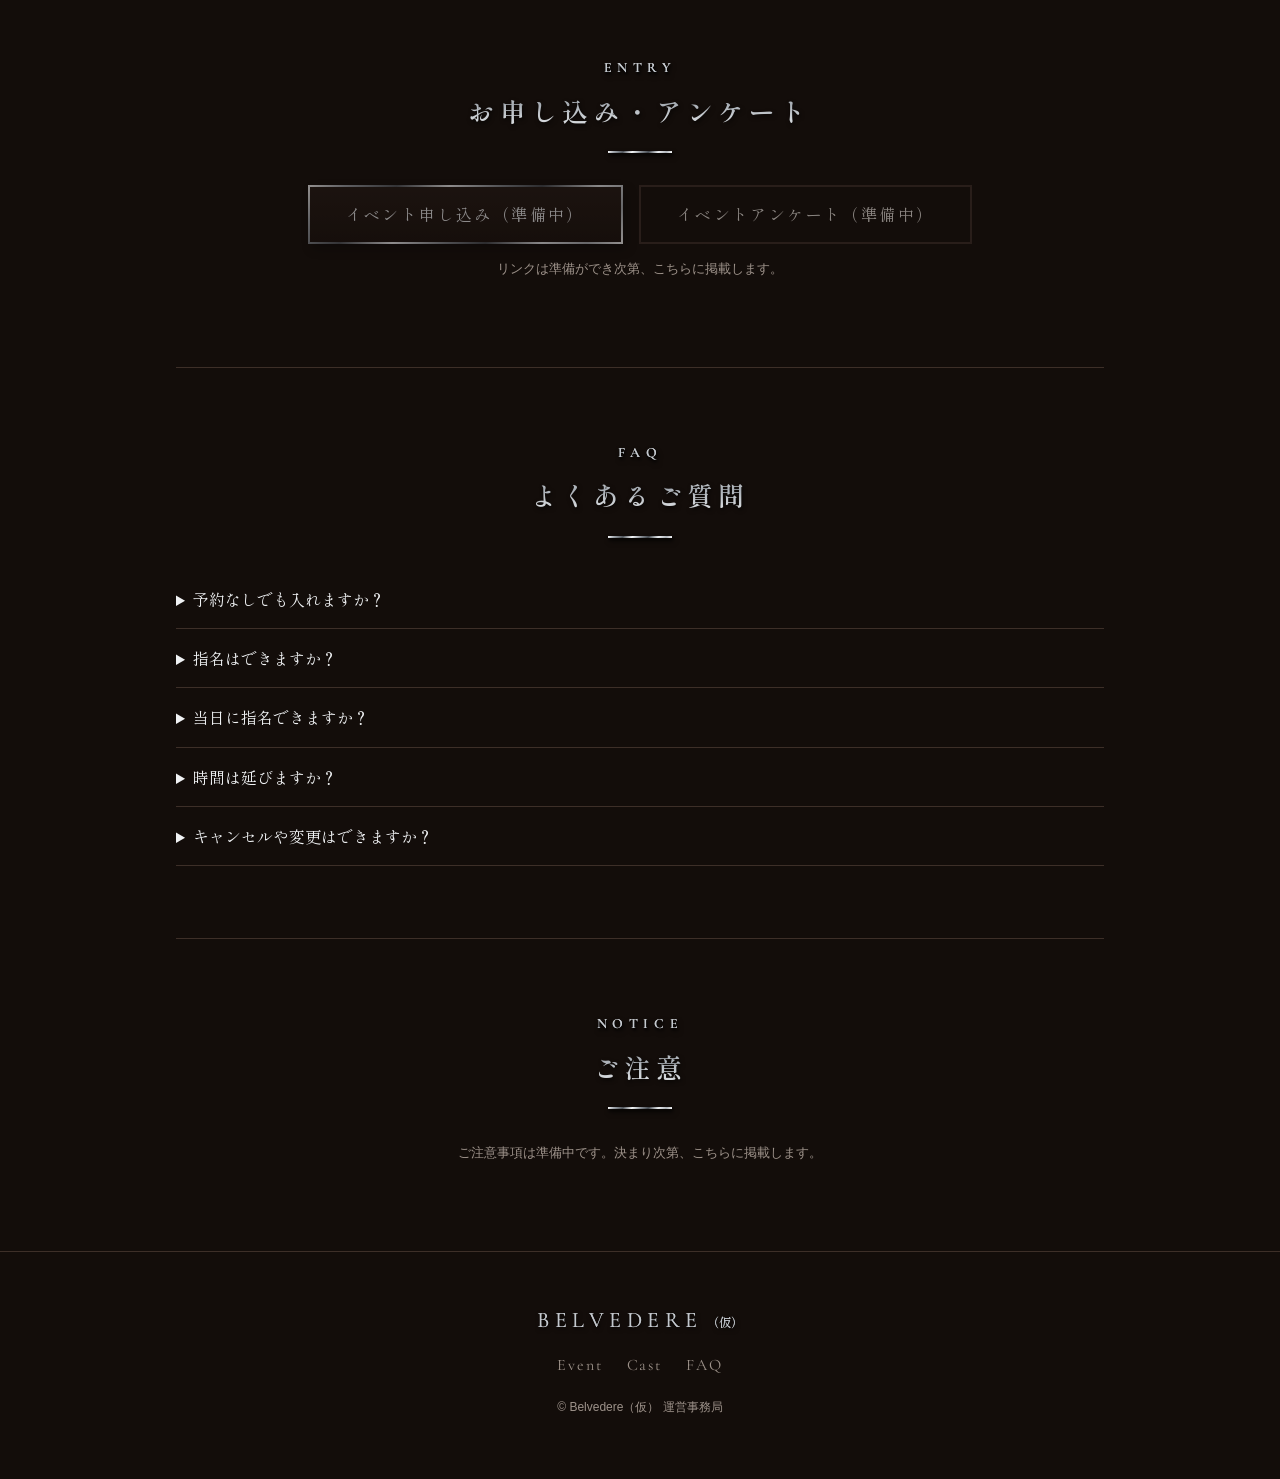
==== commit 2a8c8945: "Add files via upload" ====
--- a/index.html
+++ b/index.html
@@ -56,7 +56,7 @@
     <div class="cards two">
       <a class="card link-card" href="event.html">
         <h3>イベント紹介</h3>
-        <p>紹介動画、お席（通常サロン／インペリアルスイート）、料金、ご利用の流れをご覧いただけます。</p>
+        <p>紹介動画、お席（通常サロン／スーペリアスイート／インペリアルスイート）、料金、ご利用の流れをご覧いただけます。</p>
         <span class="more">詳しく見る →</span>
       </a>
       <a class="card link-card" href="cast.html">
@@ -81,7 +81,7 @@
   <section id="faq">
     <h2><span class="en">FAQ</span>よくあるご質問</h2>
     <details><summary>予約なしでも入れますか？</summary><p>当日枠をご用意する予定です。予約のお客様を優先してご案内するため、状況によってはお待ちいただく場合があります。</p></details>
-    <details><summary>指名はできますか？</summary><p>事前のお申し込みのみお受けします。1回の営業につき、お客様1人が指名できるキャストは1人までです。</p></details>
+    <details><summary>指名はできますか？</summary><p>事前のお申し込みのみお受けします。同じキャストを、続けて指名することもできます。ただし、すでにあるご予約の前後1時間は、同じキャストのご予約を受け付けられません。</p></details>
     <details><summary>当日に指名できますか？</summary><p>現在調整中です。決まり次第お知らせします。</p></details>
     <details><summary>時間は延びますか？</summary><p>キャストの判断で延長される場合があります。追加料金はいただきません。</p></details>
     <details><summary>キャンセルや変更はできますか？</summary><p>規定は準備中です。</p></details>
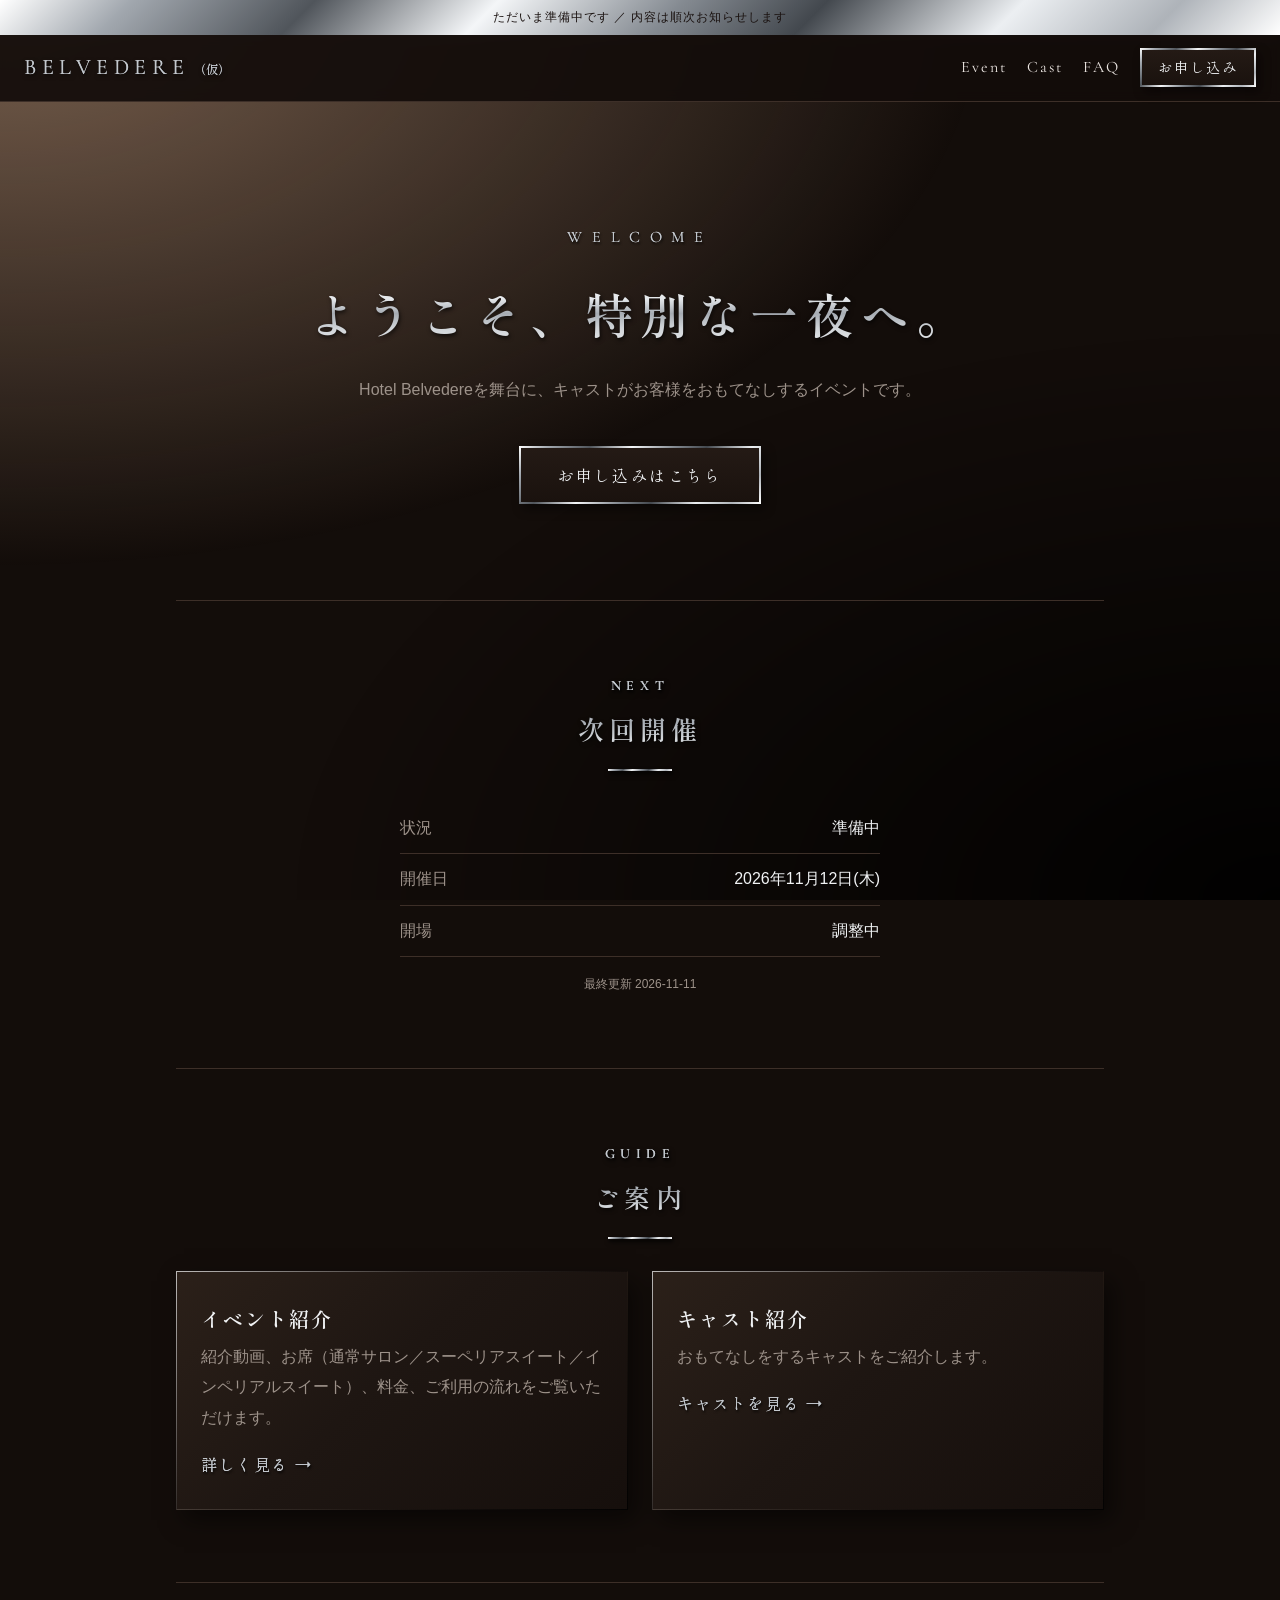
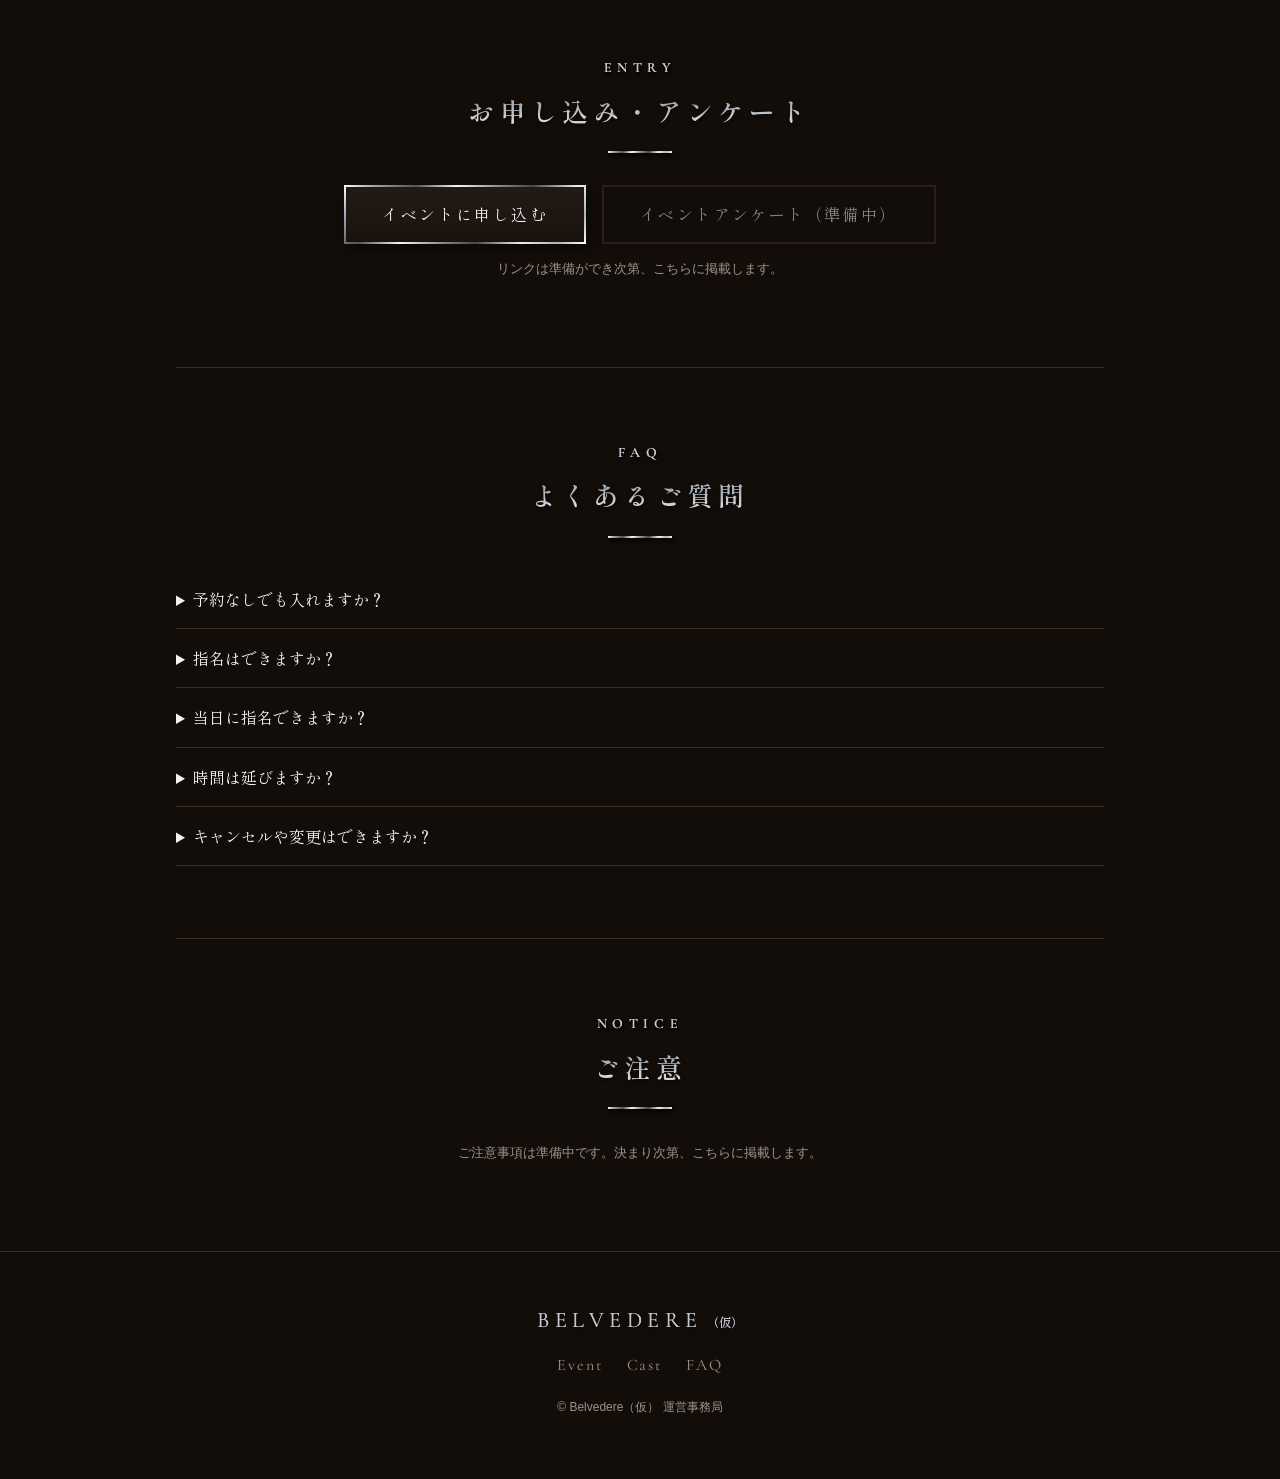
==== commit c773bfc8: "Add files via upload" ====
--- a/index.html
+++ b/index.html
@@ -46,6 +46,13 @@
     </dl>
     <p class="next-note" id="next-note"></p>
     <p class="updated" id="next-updated"></p>
+  </section>
+
+  <!-- 特別営業のお知らせ。営業日時シートの type が「特別」の日(今日以降)があるときだけ出る。告知のみで、事前の予約は受け付けない -->
+  <section id="special" hidden>
+    <h2><span class="en">SPECIAL</span>特別営業のお知らせ</h2>
+    <ul class="special-list" id="special-list"></ul>
+    <p class="provisional">特別営業は、事前のご予約はお受けしていません。</p>
   </section>
 
   <!-- 広告の枠。data/ads.json に、この場所(top)の広告があるときだけ出る。上から順に、広告シートの上の行から入る -->
--- a/style.css
+++ b/style.css
@@ -219,6 +219,13 @@
 .thumb:hover img { opacity: .85; }
 .back-row { padding: 40px 0; }
 
+/* 特別営業のお知らせ(トップページ) */
+.special-list { list-style: none; margin: 0 auto; padding: 0; max-width: 560px; text-align: center; }
+.special-list li { padding: 14px 0; border-bottom: 1px solid var(--line); }
+.special-list li:last-child { border-bottom: 0; }
+.special-list strong { display: block; font-size: 18px; color: var(--accent-bright); }
+.special-note { display: block; margin-top: 6px; color: var(--muted); white-space: pre-line; }
+
 /* 広告バナー。広告が無い枠は hidden のまま(場所を取らない)。「PR」の小さな表示を付ける */
 .ad-slot { max-width: 720px; margin: 0 auto; padding: 36px 0; text-align: center; }
 .ad-slot-apply { padding: 0 0 56px; }
@@ -244,12 +251,15 @@
   box-shadow: var(--lift); color: var(--text); font: inherit; cursor: pointer; text-align: inherit; transition: transform .2s, background .2s; }
 .apply-choice:hover, .apply-choice:focus-visible { transform: translateY(-2px); background: var(--bg-raised); }
 .apply-choice:focus-visible { outline: 2px solid var(--accent-bright); outline-offset: 3px; }
+.apply-choice .price { display: block; margin-top: 8px; font-size: 17px; font-weight: 600; color: var(--accent-bright); letter-spacing: .04em; }
+.apply-choice .yen { display: block; margin-top: -4px; font-size: 13px; color: var(--muted); }
 .apply-choice:disabled { opacity: .4; cursor: not-allowed; transform: none; background: var(--surface); }
 .apply-choice:disabled .ph { filter: grayscale(1); }
 .apply-choice.on { border: 2px solid; border-image: var(--silver) 1; background: var(--bg-raised); }
 .apply-choice .name { font-family: var(--serif); font-size: 18px; letter-spacing: .08em; color: var(--accent-bright); }
 .apply-choice .note { font-size: 13px; line-height: 1.7; color: var(--muted); }
 .apply-choice .ph { display: block; aspect-ratio: 3 / 4; margin: -20px -20px 10px; background: var(--photo) center / cover no-repeat; }
+.apply-choice .ph.none { display: flex; align-items: center; justify-content: center; color: var(--muted); font-size: 11px; letter-spacing: .2em; }
 .apply-choices.k-nominate { grid-template-columns: repeat(auto-fit, minmax(200px, 1fr)); }
 /* 時間帯の枠(30分単位)。選べない枠は灰色 */
 .apply-slots { display: grid; grid-template-columns: repeat(auto-fill, minmax(104px, 1fr)); gap: 10px; margin-top: 28px; }
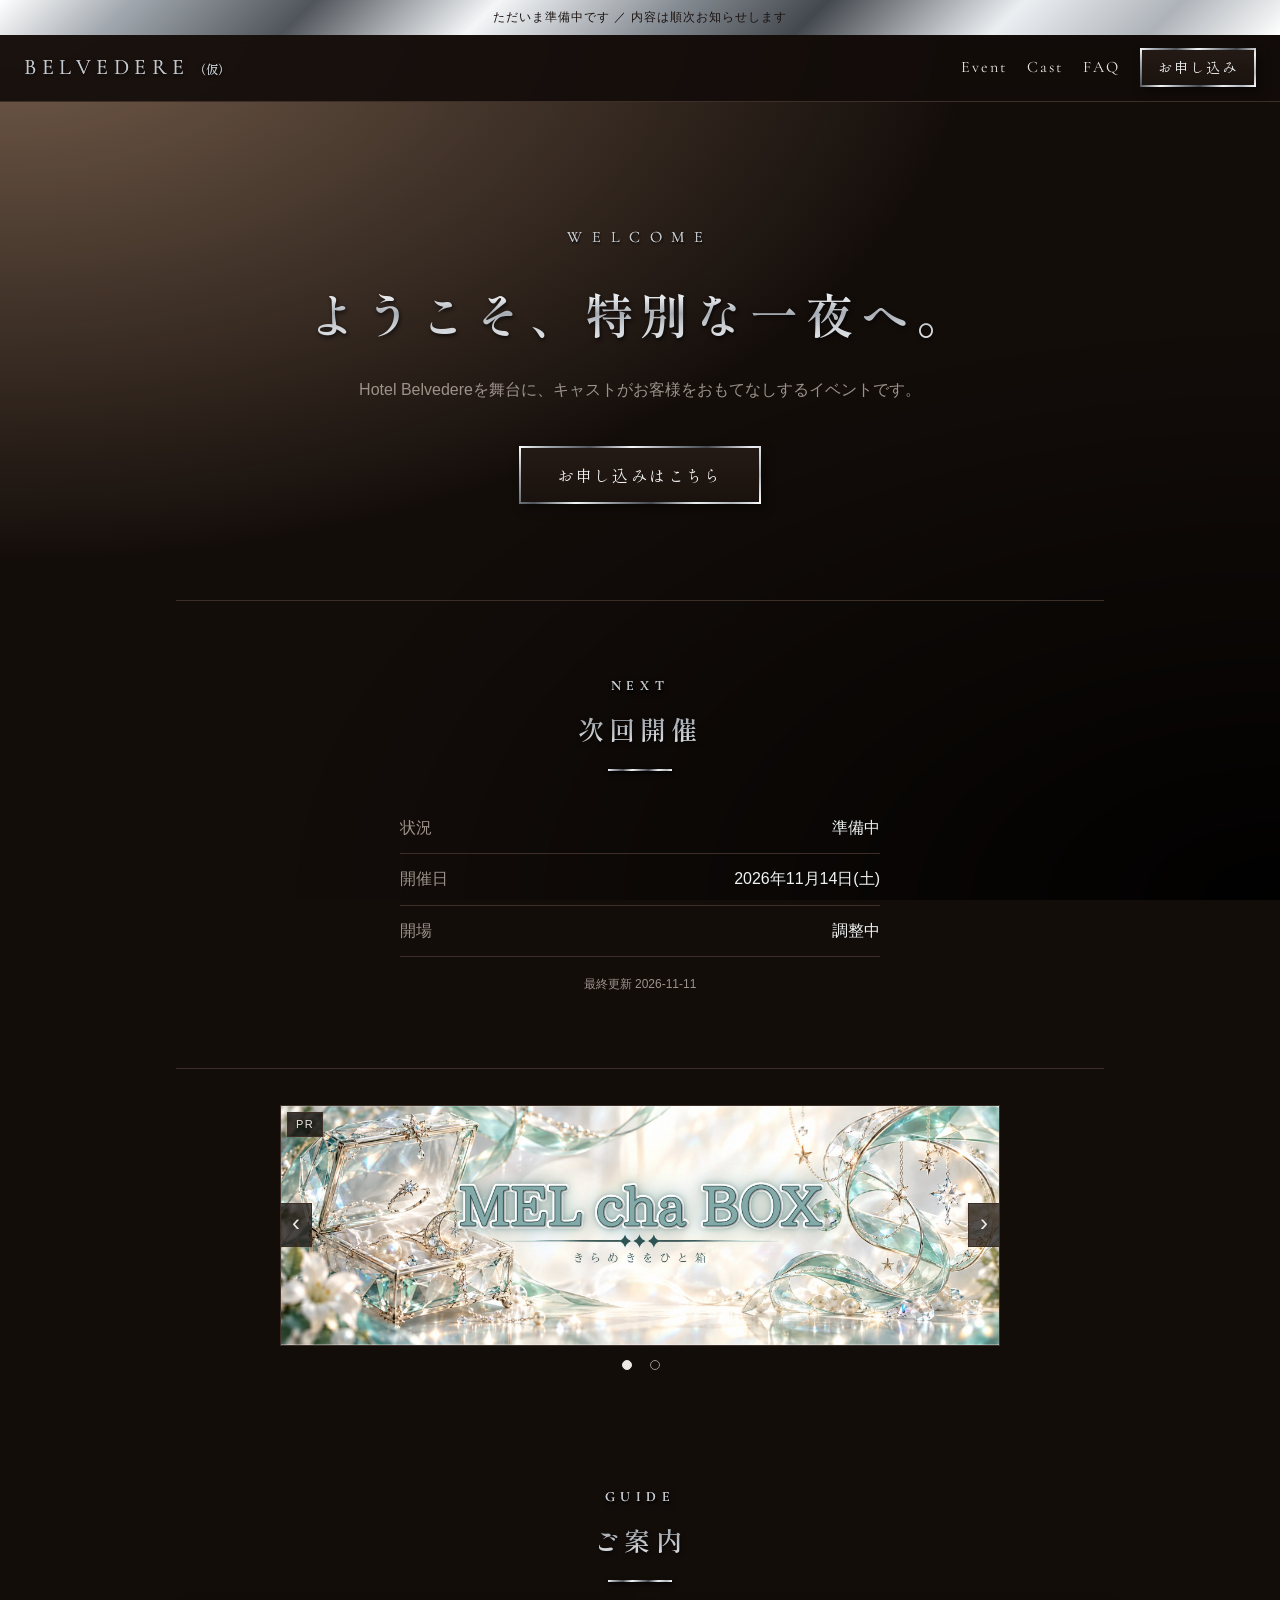
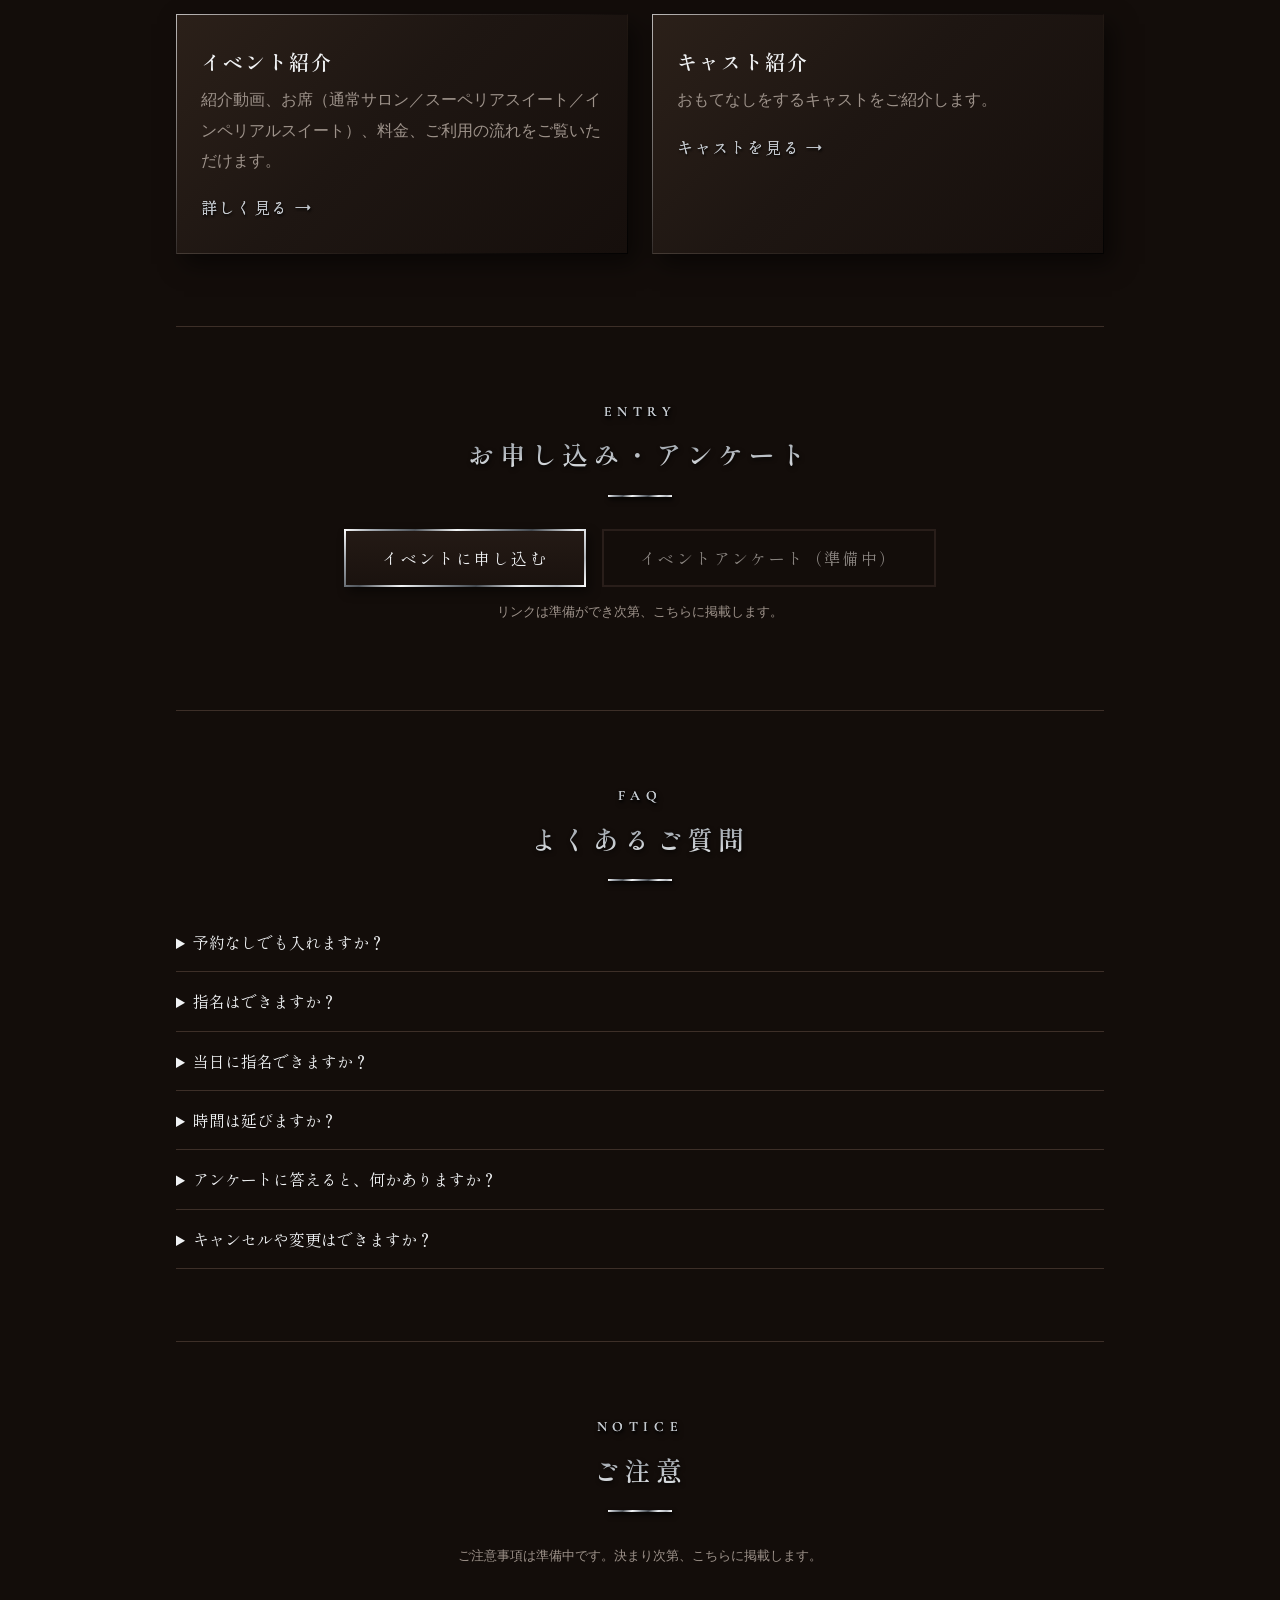
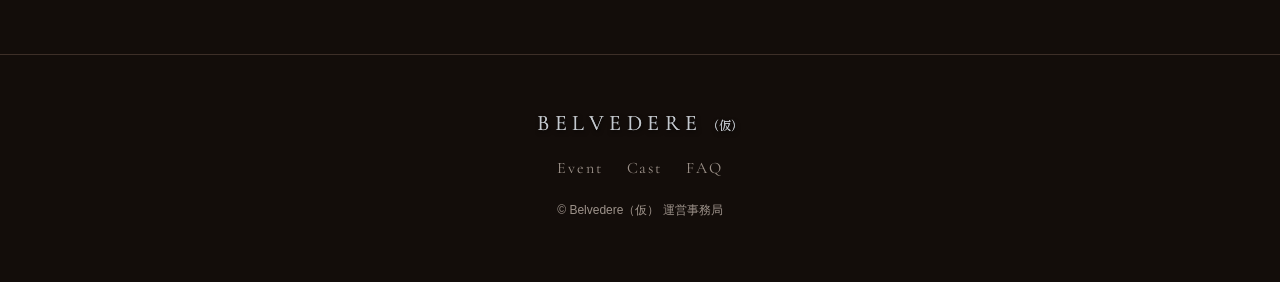
==== commit 96448fd8: "Add files via upload" ====
--- a/index.html
+++ b/index.html
@@ -55,7 +55,7 @@
     <p class="provisional">特別営業は、事前のご予約はお受けしていません。</p>
   </section>
 
-  <!-- 広告の枠。data/ads.json に、この場所(top)の広告があるときだけ出る。上から順に、広告シートの上の行から入る -->
+  <!-- 広告の枠(このページは1か所)。data/ads.json に、この場所(top)の広告があるときだけ出る。2つ以上あれば、横にスクロールで切り替える -->
   <aside class="ad-slot" data-ad="top" hidden></aside>
 
   <section id="guide">
@@ -74,8 +74,6 @@
     </div>
   </section>
 
-  <aside class="ad-slot" data-ad="top" hidden></aside>
-
   <section id="entry" class="entry">
     <h2><span class="en">ENTRY</span>お申し込み・アンケート</h2>
     <div class="cta-row">
@@ -91,10 +89,9 @@
     <details><summary>指名はできますか？</summary><p>事前のお申し込みのみお受けします。同じキャストを、続けて指名することもできます。ただし、すでにあるご予約の前後1時間は、同じキャストのご予約を受け付けられません。</p></details>
     <details><summary>当日に指名できますか？</summary><p>現在調整中です。決まり次第お知らせします。</p></details>
     <details><summary>時間は延びますか？</summary><p>キャストの判断で延長される場合があります。追加料金はいただきません。</p></details>
+    <details><summary>アンケートに答えると、何かありますか？</summary><p>毎月1日に、前の月にご回答いただいた方（有効なチケットをお持ちでない方）の4％（端数は切り上げ）を抽選で選び、スイートルームの無料チケットをメールでお送りする予定です。お部屋のお代が無料になります（指名料と時間外手数料は通常どおりかかります）。有効期間は、当選から1年です。内容は、変更になる場合があります。詳しくは、アンケートのページをご覧ください。</p></details>
     <details><summary>キャンセルや変更はできますか？</summary><p>規定は準備中です。</p></details>
   </section>
-
-  <aside class="ad-slot" data-ad="top" hidden></aside>
 
   <section id="notes">
     <h2><span class="en">NOTICE</span>ご注意</h2>
--- a/style.css
+++ b/style.css
@@ -140,6 +140,15 @@
 .hero {
   text-align: center; padding: 120px 0 96px;
 }
+/* ワールドの背景(script.js の HERO_IMAGE)。ページの幅いっぱいに広げ、暗い幕をかけて、下は、ページの色に溶け込ませる */
+body { overflow-x: clip; }
+.hero.has-bg { position: relative; isolation: isolate; min-height: min(78vh, 600px); display: flex; flex-direction: column; justify-content: center; align-items: center; }
+.hero.has-bg::before {
+  content: ""; position: absolute; z-index: -1; top: 0; bottom: 0; left: 50%; width: 100vw; margin-left: -50vw;
+  background:
+    linear-gradient(180deg, rgba(19, 13, 10, .55) 0%, rgba(19, 13, 10, .35) 45%, rgba(19, 13, 10, .75) 85%, var(--bg) 100%),
+    var(--hero-image) center / cover no-repeat;
+}
 .eyebrow { font-family: var(--latin); letter-spacing: .6em; color: var(--accent); margin: 0 0 16px; }
 .hero h1 { font-size: clamp(28px, 6vw, 48px); letter-spacing: .15em; margin: 0 0 16px; }
 .lead { color: var(--muted); margin: 0 0 40px; }
@@ -232,6 +241,20 @@
 .ad { position: relative; display: block; border: 1px solid var(--line); background: var(--photo); }
 .ad:hover img { opacity: .88; }
 .ad img { display: block; width: 100%; height: auto; transition: opacity .2s; }
+/* 広告が2つ以上のとき: 横にスクロール(スワイプ)で切り替える */
+.ad-carousel { position: relative; }
+.ad-track { display: flex; overflow-x: auto; scroll-snap-type: x mandatory; scrollbar-width: none; -webkit-overflow-scrolling: touch; overscroll-behavior-x: contain; }
+.ad-track::-webkit-scrollbar { display: none; }
+.ad-slide { flex: 0 0 100%; min-width: 0; scroll-snap-align: start; scroll-snap-stop: always; }
+.ad-dots { display: flex; justify-content: center; gap: 4px; margin-top: 6px; }
+.ad-dot { width: 24px; height: 24px; padding: 0; border: 0; background: none; cursor: pointer; position: relative; }
+.ad-dot::before { content: ""; position: absolute; left: 50%; top: 50%; width: 8px; height: 8px; margin: -4px 0 0 -4px; border-radius: 50%; border: 1px solid var(--muted); }
+.ad-dot[aria-current="true"]::before { background: var(--text); border-color: var(--text); }
+.ad-arrow { position: absolute; top: calc(50% - 16px); width: 32px; height: 44px; padding: 0 0 4px; border: 1px solid var(--line); background: rgba(19, 13, 10, .72); color: var(--text); font-size: 24px; line-height: 1; cursor: pointer; transform: translateY(-50%); }
+.ad-prev { left: 0; }
+.ad-next { right: 0; }
+@media (hover: none) { .ad-arrow { display: none; } }
+@media (prefers-reduced-motion: reduce) { .ad-track { scroll-behavior: auto; } }
 .ad-label { position: absolute; top: 6px; left: 6px; padding: 1px 8px; font-size: 11px; letter-spacing: .12em; color: var(--text); background: rgba(19, 13, 10, .78); border: 1px solid var(--line); }
 
 /* お申し込み画面(apply.html)。フォームに見えないよう、1問ずつ、カードと下線の入力欄で進める */
@@ -251,6 +274,15 @@
   box-shadow: var(--lift); color: var(--text); font: inherit; cursor: pointer; text-align: inherit; transition: transform .2s, background .2s; }
 .apply-choice:hover, .apply-choice:focus-visible { transform: translateY(-2px); background: var(--bg-raised); }
 .apply-choice:focus-visible { outline: 2px solid var(--accent-bright); outline-offset: 3px; }
+.lottery-section { padding: 0 16px; }
+.lottery { max-width: 480px; margin: 0 auto 28px; padding: 18px 20px; border: 1px solid var(--line); background: rgba(255, 255, 255, .03); text-align: left; font-size: 14px; line-height: 1.8; }
+.lottery h2 { margin: 0 0 8px; font-size: 16px; line-height: 1.6; }
+.lottery p { margin: 0 0 8px; }
+.lottery ul { margin: 0; padding: 0; list-style: none; }
+.lottery li { margin: 0 0 6px; padding-left: 0; }
+.lottery .fine { margin: 10px 0 0; color: var(--muted); font-size: 13px; }
+.lottery strong { color: var(--text); font-weight: 600; }
+.apply-notice { max-width: 480px; margin: 20px auto 0; padding: 10px 14px; border: 1px solid var(--line); background: rgba(255, 255, 255, .03); color: var(--text); font-size: 14px; line-height: 1.8; text-align: left; }
 .apply-choice .price { display: block; margin-top: 8px; font-size: 17px; font-weight: 600; color: var(--accent-bright); letter-spacing: .04em; }
 .apply-choice .yen { display: block; margin-top: -4px; font-size: 13px; color: var(--muted); }
 .apply-choice:disabled { opacity: .4; cursor: not-allowed; transform: none; background: var(--surface); }
@@ -267,6 +299,7 @@
   color: var(--accent-bright); font: inherit; cursor: pointer; transition: transform .2s, background .2s; }
 .apply-slot .t { font-family: var(--serif); font-size: 18px; letter-spacing: .05em; }
 .apply-slot .u { font-size: 12px; color: var(--muted); }
+.apply-slot .o { margin-top: 2px; padding: 0 7px; font-size: 11px; letter-spacing: .1em; color: var(--text); border: 1px solid var(--line); border-radius: 2px; }
 .apply-slot:hover:not(:disabled), .apply-slot:focus-visible { transform: translateY(-2px); background: var(--bg-raised); }
 .apply-slot:focus-visible { outline: 2px solid var(--accent-bright); outline-offset: 3px; }
 .apply-slot.on { border: 2px solid; border-image: var(--silver) 1; background: var(--bg-raised); }
@@ -280,10 +313,17 @@
 .apply-nav { display: flex; align-items: center; justify-content: center; gap: 24px; margin-top: 20px; }
 .apply-back { padding: 8px 4px; background: none; border: 0; color: var(--muted); font: inherit; cursor: pointer; }
 .apply-back:hover { color: var(--accent-bright); }
+.apply-textarea { width: 100%; max-width: 560px; min-height: 160px; padding: 14px; background: rgba(255, 255, 255, .03); color: var(--text); font: inherit; line-height: 1.8; resize: vertical;
+  border: 1px solid var(--line); border-radius: 2px; }
+.apply-textarea:focus { outline: 2px solid var(--accent-bright); outline-offset: 2px; }
+.apply-choices.k-survey { grid-template-columns: repeat(auto-fit, minmax(240px, 1fr)); max-width: 640px; margin-left: auto; margin-right: auto; }
 .apply-summary { max-width: 480px; margin: 0 auto 20px; text-align: left; }
 .apply-summary > div { display: flex; justify-content: space-between; gap: 16px; padding: 12px 0; border-bottom: 1px solid var(--line); }
 .apply-summary dt { color: var(--muted); flex: none; }
 .apply-summary dd { margin: 0; color: var(--accent-bright); text-align: right; overflow-wrap: anywhere; }
+.apply-summary.stack { max-width: 560px; }
+.apply-summary.stack > div { flex-direction: column; gap: 4px; }
+.apply-summary.stack dd { text-align: left; }
 .apply-fine { margin: 8px 0 0; color: var(--muted); font-size: 13px; }
 .apply-empty { margin: 0; padding: 32px 0; color: var(--muted); text-align: center; }
 .apply-trap { position: absolute; left: -9999px; width: 1px; height: 1px; opacity: 0; }
